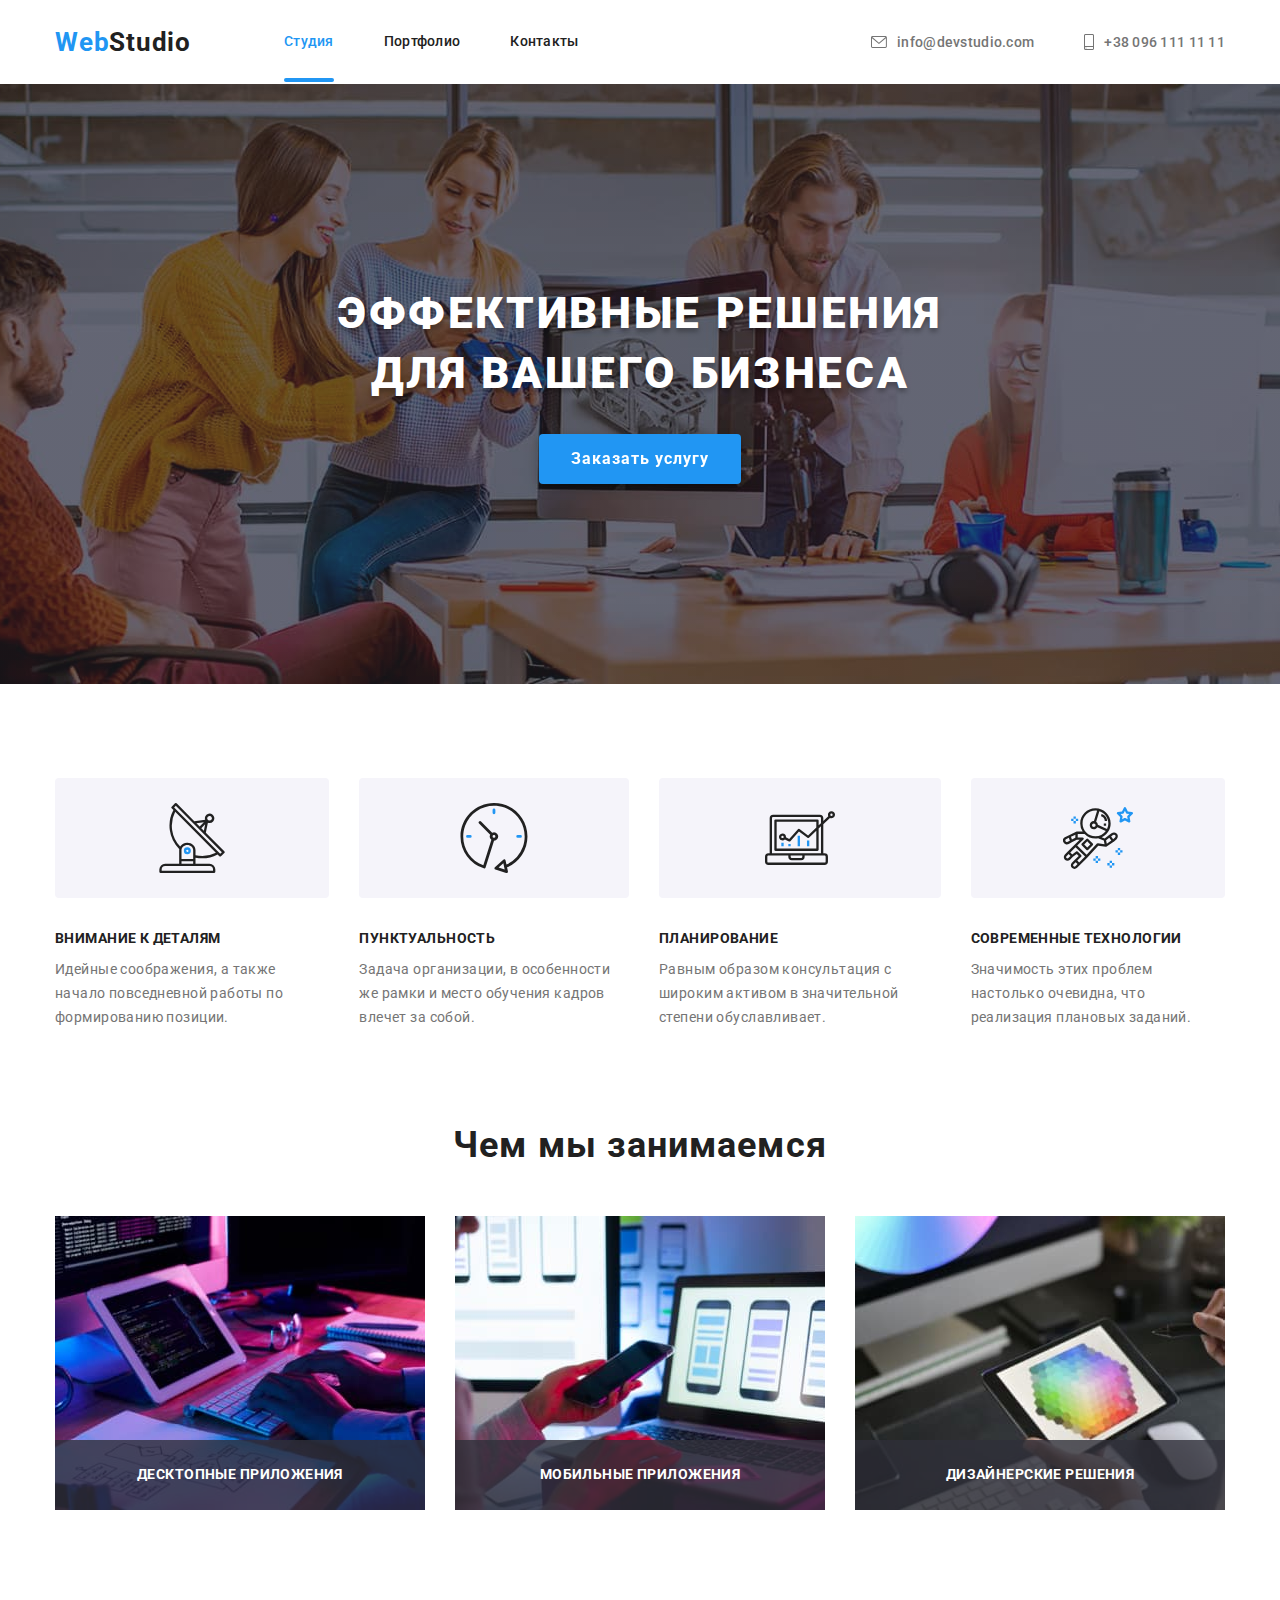
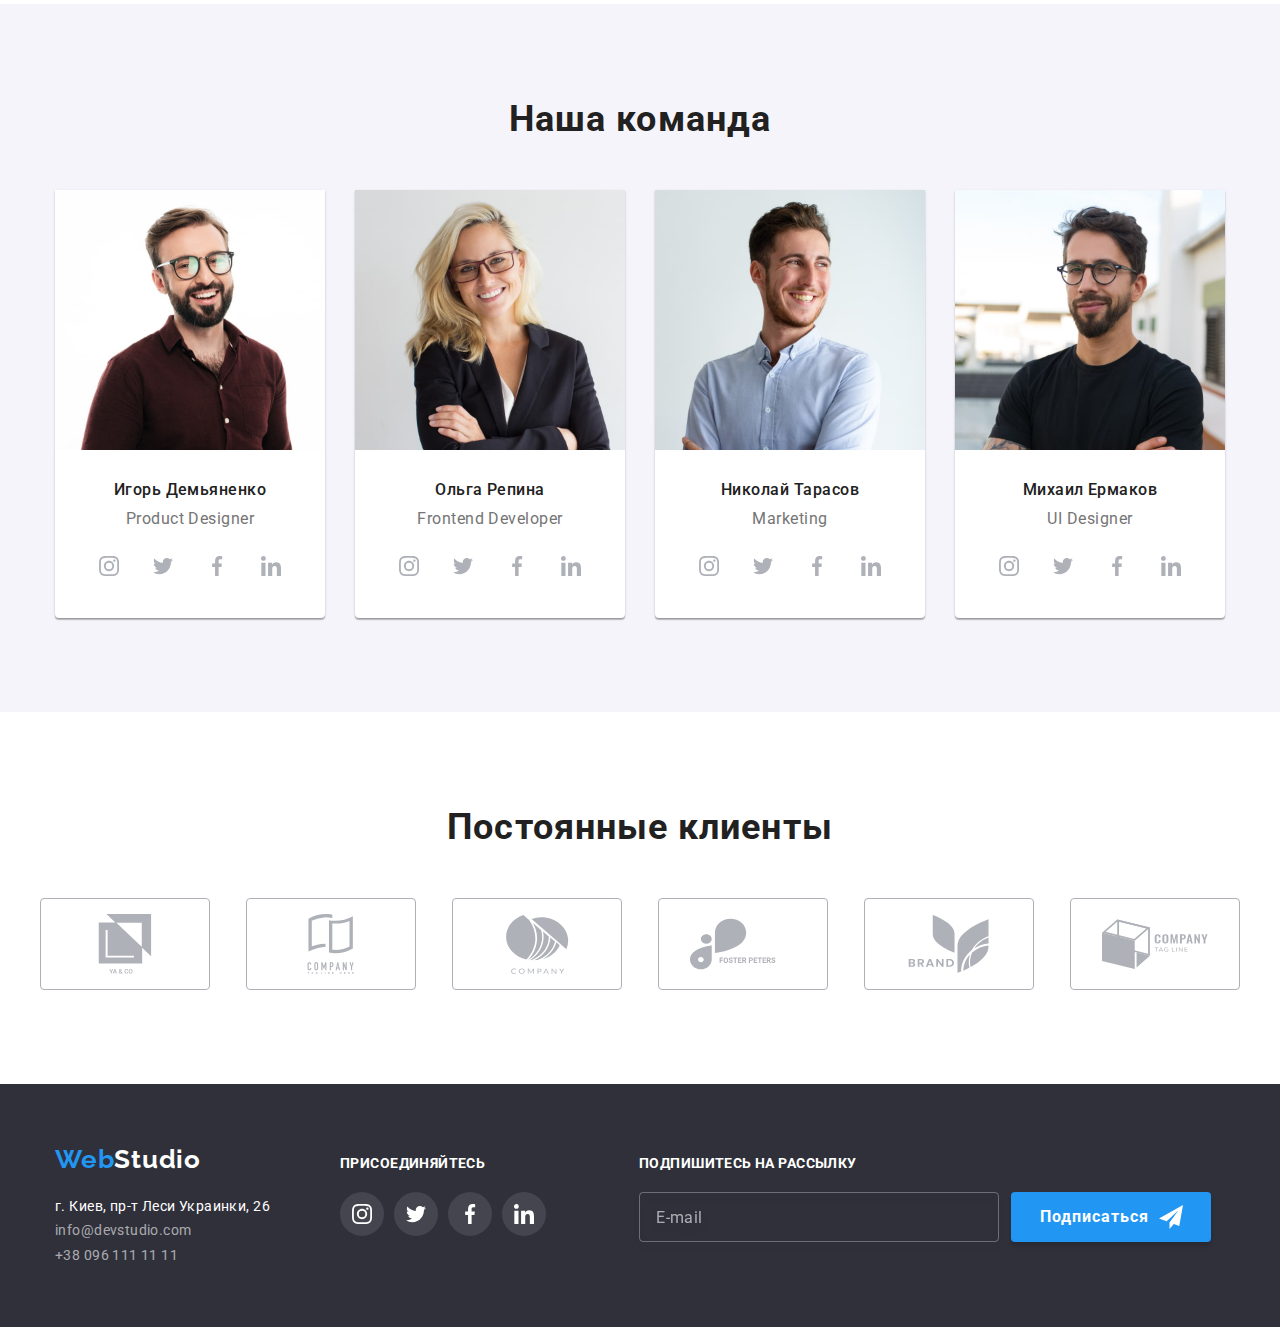
==== index.html @ bab40973 "start" ====
<!DOCTYPE html>
<html lang="ru">
    <head>
        <meta charset="UTF-8" />
        <meta http-equiv="X-UA-Compatible" content="IE=edge" />
        <meta name="viewport" content="width=device-width, initial-scale=1.0" />
        <link rel="preconnect" href="https://fonts.googleapis.com" />
        <link rel="preconnect" href="https://fonts.gstatic.com" crossorigin />
        <link
            rel="stylesheet"
            href="https://cdn.jsdelivr.net/npm/modern-normalize@1.1.0/modern-normalize.min.css"
        />
        <link
            href="https://fonts.googleapis.com/css2?family=Raleway:wght@700&family=Roboto:wght@400;500;700;900&display=swap"
            rel="stylesheet"
        />
        <link rel="stylesheet" href="./css/style.css" />
        <title lang="en">Web_Studio</title>
    </head>
    <body>
        <!-- HEADER -->
        <header class="page-header">
            <div class="container page-header-container">
                <nav class="page-nav">
                    <a href="./index.html" class="logo link" lang="en"
                        >Web<span class="logo-studio">Studio</span>
                    </a>
                    <ul class="menu list">
                        <li class="menu-item">
                            <a
                                class="menu-link link current"
                                href="./index.html"
                                >Студия</a
                            >
                        </li>
                        <li class="menu-item">
                            <a class="menu-link link" href="./portfolio.html"
                                >Портфолио</a
                            >
                        </li>
                        <li class="menu-item">
                            <a class="menu-link link" href="#contacts-footer"
                                >Контакты</a
                            >
                        </li>
                    </ul>
                </nav>
                <ul class="contact list">
                    <li class="contact-link">
                        <a
                            class="contact-mail link"
                            href="mailto:info@devstudio.com"
                            ><svg class="icon-envelope" height="12" width="16">
                                <use
                                    href="./images/icons.svg#icon-envelope"
                                ></use></svg
                            >info@devstudio.com</a
                        >
                    </li>
                    <li class="contact-link">
                        <a
                            class="contact-phone-number link"
                            href="tel:+380961111111"
                            ><svg
                                class="icon-smartphone"
                                height="16"
                                width="10"
                            >
                                <use
                                    href="./images/icons.svg#icon-smartphone"
                                ></use></svg
                            >+38 096 111 11 11</a
                        >
                    </li>
                </ul>
            </div>
        </header>
        <!-- HERO -->
        <section class="hero">
            <div class="container container-hero">
                <h1 class="hero-title">
                    Эффективные решения <br />
                    для вашего бизнеса
                </h1>
                <button class="modal-btn" type="button" data-modal-open>
                    Заказать услугу
                </button>
            </div>
        </section>
        <!-- ABOUT -->
        <section class="about">
            <div class="container container-about">
                <h2 class="visually-hidden">преимущества</h2>
                <ul class="about-menu list">
                    <li class="about-list list">
                        <div class="icon-advantage-box">
                            <svg class="icon-advantage" width="70" height="70">
                                <use
                                    href="./images/icons.svg#icon-antenna"
                                ></use>
                            </svg>
                        </div>
                        <h3 class="about-title">Внимание к деталям</h3>
                        <p class="about-advantage">
                            Идейные соображения, а также начало повседневной
                            работы по формированию позиции.
                        </p>
                    </li>
                    <li class="about-list list">
                        <div class="icon-advantage-box">
                            <svg class="icon-advantage" width="70" height="70">
                                <use href="./images/icons.svg#icon-clock"></use>
                            </svg>
                        </div>
                        <h3 class="about-title">Пунктуальность</h3>
                        <p class="about-advantage">
                            Задача организации, в особенности же рамки и место
                            обучения кадров влечет за собой.
                        </p>
                    </li>
                    <li class="about-list list">
                        <div class="icon-advantage-box">
                            <svg class="icon-advantage" width="70" height="70">
                                <use
                                    href="./images/icons.svg#icon-diagram"
                                ></use>
                            </svg>
                        </div>
                        <h3 class="about-title">Планирование</h3>
                        <p class="about-advantage">
                            Равным образом консультация с широким активом в
                            значительной степени обуславливает.
                        </p>
                    </li>
                    <li class="about-list list">
                        <div class="icon-advantage-box">
                            <svg class="icon-advantage" width="70" height="70">
                                <use
                                    href="./images/icons.svg#icon-astronaut"
                                ></use>
                            </svg>
                        </div>
                        <h3 class="about-title">Современные технологии</h3>
                        <p class="about-advantage">
                            Значимость этих проблем настолько очевидна, что
                            реализация плановых заданий.
                        </p>
                    </li>
                </ul>
            </div>
        </section>
        <!-- WORK -->
        <section class="work">
            <div class="container container-work">
                <h2 class="work-title title">Чем мы занимаемся</h2>
                <ul class="work-list list">
                    <li class="work-image">
                        <div class="work-wrraper">
                            <img
                                src="./images/work/печатет-код.jpg"
                                alt="набирает код"
                                width="370"
                                height="294"
                            />
                            <div class="work-wrraper-description">
                                <p class="work-description">
                                    Десктопные приложения
                                </p>
                            </div>
                        </div>
                    </li>
                    <li class="work-image">
                        <div class="work-wrraper">
                            <img
                                src="./images/work/создает-приложение.jpg"
                                alt="разрабатывает приложение"
                                width="370"
                                height="294"
                            />
                            <div class="work-wrraper-description">
                                <p class="work-description">
                                    Мобильные приложения
                                </p>
                            </div>
                        </div>
                    </li>
                    <li class="work-image">
                        <div class="work-wrraper">
                            <img
                                src="./images/work/рисует-на-планшете.jpg"
                                alt="рисует на планшете"
                                width="370"
                                height="294"
                            />
                            <div class="work-wrraper-description">
                                <p class="work-description">
                                    Дизайнерские решения
                                </p>
                            </div>
                        </div>
                    </li>
                </ul>
            </div>
        </section>
        <!-- TEAM -->
        <section class="team">
            <div class="container">
                <h2 class="team-title title">Наша команда</h2>
                <ul class="team-list list">
                    <li class="team-card">
                        <img
                            class="team-photo"
                            src="./images/team/игорь-демьяненко.jpg"
                            alt="игорь-демьяненко"
                            width="270"
                            height="260"
                        />
                        <div class="team-box">
                            <h3 class="team-name">Игорь Демьяненко</h3>
                            <p class="team-speciality" lang="en">
                                Product Designer
                            </p>
                            <ul class="social-list list">
                                <li class="social-list-item">
                                    <a href="" class="social-list-link">
                                        <svg
                                            class="social-list-icon"
                                            width="20"
                                            height="20"
                                        >
                                            <use
                                                href="./images/icons.svg#icon-instagram"
                                            ></use>
                                        </svg>
                                    </a>
                                </li>
                                <li class="social-list-item">
                                    <a href="" class="social-list-link">
                                        <svg
                                            class="social-list-icon"
                                            width="20"
                                            height="20"
                                        >
                                            <use
                                                href="./images/icons.svg#icon-twitter"
                                            ></use>
                                        </svg>
                                    </a>
                                </li>
                                <li class="social-list-item">
                                    <a href="" class="social-list-link">
                                        <svg
                                            class="social-list-icon"
                                            width="20"
                                            height="20"
                                        >
                                            <use
                                                href="./images/icons.svg#icon-facebook"
                                            ></use>
                                        </svg>
                                    </a>
                                </li>
                                <li class="social-list-item">
                                    <a href="" class="social-list-link">
                                        <svg
                                            class="social-list-icon"
                                            width="20"
                                            height="20"
                                        >
                                            <use
                                                href="./images/icons.svg#icon-linkedin"
                                            ></use>
                                        </svg>
                                    </a>
                                </li>
                            </ul>
                        </div>
                    </li>
                    <li class="team-card">
                        <img
                            class="team-photo"
                            src="./images/team/ольга-репина.jpg"
                            alt="ольга-репина"
                            width="270"
                            height="260"
                        />
                        <div class="team-box">
                            <h3 class="team-name">Ольга Репина</h3>
                            <p class="team-speciality" lang="en">
                                Frontend Developer
                            </p>
                            <ul class="social-list list">
                                <li class="social-list-item">
                                    <a href="" class="social-list-link">
                                        <svg
                                            class="social-list-icon"
                                            width="20"
                                            height="20"
                                        >
                                            <use
                                                href="./images/icons.svg#icon-instagram"
                                            ></use>
                                        </svg>
                                    </a>
                                </li>
                                <li class="social-list-item">
                                    <a href="" class="social-list-link">
                                        <svg
                                            class="social-list-icon"
                                            width="20"
                                            height="20"
                                        >
                                            <use
                                                href="./images/icons.svg#icon-twitter"
                                            ></use>
                                        </svg>
                                    </a>
                                </li>
                                <li class="social-list-item">
                                    <a href="" class="social-list-link">
                                        <svg
                                            class="social-list-icon"
                                            width="20"
                                            height="20"
                                        >
                                            <use
                                                href="./images/icons.svg#icon-facebook"
                                            ></use>
                                        </svg>
                                    </a>
                                </li>
                                <li class="social-list-item">
                                    <a href="" class="social-list-link">
                                        <svg
                                            class="social-list-icon"
                                            width="20"
                                            height="20"
                                        >
                                            <use
                                                href="./images/icons.svg#icon-linkedin"
                                            ></use>
                                        </svg>
                                    </a>
                                </li>
                            </ul>
                        </div>
                    </li>
                    <li class="team-card">
                        <img
                            class="team-photo"
                            src="./images/team/николай-тарасов.jpg"
                            alt="николай-тарасов"
                            width="270"
                            height="260"
                        />
                        <div class="team-box">
                            <h3 class="team-name">Николай Тарасов</h3>
                            <p class="team-speciality" lang="en">Marketing</p>
                            <ul class="social-list list">
                                <li class="social-list-item">
                                    <a href="" class="social-list-link">
                                        <svg
                                            class="social-list-icon"
                                            width="20"
                                            height="20"
                                        >
                                            <use
                                                href="./images/icons.svg#icon-instagram"
                                            ></use>
                                        </svg>
                                    </a>
                                </li>
                                <li class="social-list-item">
                                    <a href="" class="social-list-link">
                                        <svg
                                            class="social-list-icon"
                                            width="20"
                                            height="20"
                                        >
                                            <use
                                                href="./images/icons.svg#icon-twitter"
                                            ></use>
                                        </svg>
                                    </a>
                                </li>
                                <li class="social-list-item">
                                    <a href="" class="social-list-link">
                                        <svg
                                            class="social-list-icon"
                                            width="20"
                                            height="20"
                                        >
                                            <use
                                                href="./images/icons.svg#icon-facebook"
                                            ></use>
                                        </svg>
                                    </a>
                                </li>
                                <li class="social-list-item">
                                    <a href="" class="social-list-link">
                                        <svg
                                            class="social-list-icon"
                                            width="20"
                                            height="20"
                                        >
                                            <use
                                                href="./images/icons.svg#icon-linkedin"
                                            ></use>
                                        </svg>
                                    </a>
                                </li>
                            </ul>
                        </div>
                    </li>
                    <li class="team-card">
                        <img
                            class="team-photo"
                            src="./images/team/михаил-ермаков.jpg"
                            alt="михаил-ермаков"
                            width="270"
                            height="260"
                        />
                        <div class="team-box">
                            <h3 class="team-name">Михаил Ермаков</h3>
                            <p class="team-speciality" lang="en">UI Designer</p>
                            <ul class="social-list list">
                                <li class="social-list-item">
                                    <a href="" class="social-list-link">
                                        <svg
                                            class="social-list-icon"
                                            width="20"
                                            height="20"
                                        >
                                            <use
                                                href="./images/icons.svg#icon-instagram"
                                            ></use>
                                        </svg>
                                    </a>
                                </li>
                                <li class="social-list-item">
                                    <a href="" class="social-list-link">
                                        <svg
                                            class="social-list-icon"
                                            width="20"
                                            height="20"
                                        >
                                            <use
                                                href="./images/icons.svg#icon-twitter"
                                            ></use>
                                        </svg>
                                    </a>
                                </li>
                                <li class="social-list-item">
                                    <a href="" class="social-list-link">
                                        <svg
                                            class="social-list-icon"
                                            width="20"
                                            height="20"
                                        >
                                            <use
                                                href="./images/icons.svg#icon-facebook"
                                            ></use>
                                        </svg>
                                    </a>
                                </li>
                                <li class="social-list-item">
                                    <a href="" class="social-list-link">
                                        <svg
                                            class="social-list-icon"
                                            width="20"
                                            height="20"
                                        >
                                            <use
                                                href="./images/icons.svg#icon-linkedin"
                                            ></use>
                                        </svg>
                                    </a>
                                </li>
                            </ul>
                        </div>
                    </li>
                </ul>
            </div>
        </section>
        <section>
            <div class="clients-container container">
                <h2 class="clients-title title">Постоянные клиенты</h2>
                <ul class="clients-list list">
                    <li class="client-brand">
                        <a href="" class="client-list-link">
                            <svg
                                class="client-list-icon"
                                width="106"
                                height="60"
                            >
                                <use
                                    href="./images/icons.svg#icon-group-1"
                                ></use>
                            </svg>
                        </a>
                    </li>
                    <li class="client-brand">
                        <a href="" class="client-list-link">
                            <svg
                                class="client-list-icon"
                                width="106"
                                height="60"
                            >
                                <use
                                    href="./images/icons.svg#icon-group-2"
                                ></use>
                            </svg>
                        </a>
                    </li>
                    <li class="client-brand">
                        <a href="" class="client-list-link">
                            <svg
                                class="client-list-icon"
                                width="106"
                                height="60"
                            >
                                <use
                                    href="./images/icons.svg#icon-group-3"
                                ></use>
                            </svg>
                        </a>
                    </li>
                    <li class="client-brand">
                        <a href="" class="client-list-link">
                            <svg
                                class="client-list-icon"
                                width="106"
                                height="60"
                            >
                                <use
                                    href="./images/icons.svg#icon-group-4"
                                ></use>
                            </svg>
                        </a>
                    </li>
                    <li class="client-brand">
                        <a href="" class="client-list-link">
                            <svg
                                class="client-list-icon"
                                width="106"
                                height="60"
                            >
                                <use
                                    href="./images/icons.svg#icon-group-5"
                                ></use>
                            </svg>
                        </a>
                    </li>
                    <li class="client-brand">
                        <a href="" class="client-list-link">
                            <svg
                                class="client-list-icon"
                                width="106"
                                height="60"
                            >
                                <use
                                    href="./images/icons.svg#icon-group-6"
                                ></use>
                            </svg>
                        </a>
                    </li>
                </ul>
            </div>
        </section>
        <!-- FOOTER -->
        <footer id="contacts-footer" class="contacts">
            <div class="container footer-link">
                <address>
                    <ul class="footer-list list">
                        <li class="logo-footer">
                            <a href="./index.html" class="logo-footer-link link"
                                >Web<span class="logo-studio-footer"
                                    >Studio</span
                                ></a
                            >
                        </li>
                        <li class="contacts-list">
                            <a
                                class="contact-address link"
                                href="https://goo.gl/maps/yY5iYkGhVYkM21xK6"
                                target="_blank"
                                rel="noopener noreferrer"
                            >
                                г. Киев, пр-т Леси Украинки, 26</a
                            >
                        </li>
                        <li class="contacts-list">
                            <a
                                class="contact-mail-secondary link"
                                href="mailto:info@devstudio.com"
                                >info@devstudio.com</a
                            >
                        </li>
                        <li class="contacts-list">
                            <a
                                class="contact-phone-number-secondary link"
                                href="tel:+380961111111"
                                >+38 096 111 11 11</a
                            >
                        </li>
                    </ul>
                </address>
                <div class="social-links-footer">
                    <p class="social-title-footer">присоединяйтесь</p>
                    <ul class="social-list-footer list">
                        <li class="social-list-item-footer">
                            <a href="" class="social-list-link-footer">
                                <svg
                                    class="social-list-icon-footer"
                                    width="20"
                                    height="20"
                                >
                                    <use
                                        href="./images/icons.svg#icon-instagram"
                                    ></use>
                                </svg>
                            </a>
                        </li>
                        <li class="social-list-item-footer">
                            <a href="" class="social-list-link-footer">
                                <svg
                                    class="social-list-icon-footer"
                                    width="20"
                                    height="20"
                                >
                                    <use
                                        href="./images/icons.svg#icon-twitter"
                                    ></use>
                                </svg>
                            </a>
                        </li>
                        <li class="social-list-item-footer">
                            <a href="" class="social-list-link-footer">
                                <svg
                                    class="social-list-icon-footer"
                                    width="20"
                                    height="20"
                                >
                                    <use
                                        href="./images/icons.svg#icon-facebook"
                                    ></use>
                                </svg>
                            </a>
                        </li>
                        <li class="social-list-item-footer">
                            <a href="" class="social-list-link-footer">
                                <svg
                                    class="social-list-icon-footer"
                                    width="20"
                                    height="20"
                                >
                                    <use
                                        href="./images/icons.svg#icon-linkedin"
                                    ></use>
                                </svg>
                            </a>
                        </li>
                    </ul>
                </div>
                <form class="subscription-form">
                    <p class="subscription-title-form">
                        Подпишитесь на рассылку
                    </p>
                    <div class="subscription-input-box">
                        <label
                            ><input
                                class="subscription-input-form"
                                type="text"
                                name="user_email_for_subscription"
                                pattern="([A-z0-9_.-]{1,})@([A-z0-9_.-]{1,}).([A-z]{2,8})"
                                placeholder="E-mail"
                        /></label>
                        <button class="subscription-btn" type="submit">
                            Подписаться
                            <svg
                                class="subscription-btn-icon"
                                width="24"
                                height="24px"
                            >
                                <use
                                    href="./images/icons.svg#icon-icon-send"
                                ></use>
                            </svg>
                        </button>
                    </div>
                </form>
            </div>
        </footer>
        <div class="backdrop is-hidden" data-modal>
            <div class="modal">
                <button type="button" class="modal-close-btn" data-modal-close>
                    <svg class="modal-close-btn-icon" width="18" height="18">
                        <use href="./images/icons.svg#icon-close-black"></use>
                    </svg>
                </button>
                <form class="modal-form">
                    <span class="modal-description"
                        >Оставьте свои данные, мы вам перезвоним</span
                    >
                    <label class="modal-form-field">
                        <span class="modal-form-input-desc">Имя</span>
                        <span class="modal-form-input-wrapper">
                            <input
                                class="modal-form-input"
                                type="text"
                                name="user_name"
                                required
                                pattern="[a-zA-Zа-яА-Я]+"
                                minlength="2" />
                            <svg class="modal-form-icon" width="18" height="18">
                                <use
                                    href="./images/icons.svg#icon-person-black"
                                ></use></svg
                        ></span>
                    </label>
                    <label class="modal-form-field">
                        <span class="modal-form-input-desc">Телефон</span>
                        <span class="modal-form-input-wrapper">
                            <input
                                class="modal-form-input"
                                type="tel"
                                name="user_phone"
                                required
                                pattern="[0-9]{3}-[0-9]{3}-[0-9]{2}-[0-9]{2}"
                                title="xxx-xxx-xx-xx" />
                            <svg class="modal-form-icon" width="18" height="18">
                                <use
                                    href="./images/icons.svg#icon-phone-black"
                                ></use></svg
                        ></span>
                    </label>
                    <label class="modal-form-field">
                        <span class="modal-form-input-desc">Почта</span>
                        <span class="modal-form-input-wrapper">
                            <input
                                class="modal-form-input"
                                type="email"
                                name="user_mail"
                                required
                                pattern="([A-z0-9_.-]{1,})@([A-z0-9_.-]{1,}).([A-z]{2,8})" />
                            <svg class="modal-form-icon" width="18" height="18">
                                <use
                                    href="./images/icons.svg#icon-email-black"
                                ></use></svg
                        ></span>
                    </label>
                    <label class="modal-form-message">
                        <span class="modal-form-input-desc">Комментарий</span
                        ><textarea
                            class="user-message-form"
                            name="user_message"
                            placeholder="Введите текст"
                        ></textarea>
                    </label>
                    <input
                        id="user-policy"
                        type="checkbox"
                        name="user_policy"
                        class="modal-form-check visually-hidden"
                    />
                    <label for="user-policy" class="modal-form-check-desc">
                        Соглашаюсь с рассылкой и принимаю&nbsp;<a
                            class="terms"
                            href="#"
                            >Условия договора
                        </a>
                    </label>
                    <button type="submit" class="modal-form-submit">
                        Oтправить
                    </button>
                </form>
            </div>
        </div>
        <script src="./modal.js"></script>
    </body>
</html>
---- css/style.css ----
:root {
    --primary-font: 'Roboto', sans-serif;
    --secondary-font: 'Raleway', sans-serif;
    --primary-font-color: #757575;
    --secondary-font-color: #212121;
    --accent-color: #2196f3;
    --contrasting-color: #ffffff;
    --icon-color: #afb1b8;
    --transition-dur-and-func: 250ms cubic-bezier(0.4, 0, 0.2, 1);
}
html,
body {
    height: 100%;
}
body {
    line-height: 1.5;
    -webkit-font-smoothing: antialiased;
}
img,
picture,
video,
canvas,
svg {
    display: block;
    max-width: 100%;
}
ol,
ul {
    margin-top: 0;
    margin-left: 0;
    margin-bottom: 0;
}
button {
    cursor: pointer;
    border: none;
}
p,
h1,
h2,
h3,
h4,
h5,
h6 {
    margin-top: 0;
    margin-bottom: 0;
    overflow-wrap: break-word;
}
.link {
    text-decoration: none;
}
.list {
    list-style: none;
    margin-top: 0;
    margin-bottom: 0;
    padding-left: 0;
}
.container {
    width: 1200px;
    margin-left: auto;
    margin-right: auto;
    padding-left: 15px;
    padding-right: 15px;
}

body {
    color: var(--primary-font-color);
    font-family: var(--primary-font);
    font-size: 14px;
}
.visually-hidden {
    position: absolute;
    width: 1px;
    height: 1px;
    padding: 0;
    margin: -1px;
    overflow: hidden;
    clip: rect(0, 0, 0, 0);
    white-space: nowrap;
    border: 0;
}
/* =========HEADER========== */

.link.current {
    position: relative;
    color: var(--accent-color);
}
.link.current::after {
    position: absolute;
    content: '';
    display: block;
    bottom: 0;
    width: 100%;
    height: 4px;
    background: var(--accent-color);
    border-radius: 2px;
}
.page-header-container {
    display: flex;
    align-items: center;
}
.page-nav {
    display: flex;
    align-items: center;
}
.logo {
    padding-top: 24px;
    padding-bottom: 24px;
    margin-right: 93px;
    font-family: var(--contrasting-color);
    font-style: normal;
    font-weight: 700;
    font-size: 26px;
    line-height: 1.19;
    letter-spacing: 0.03em;
    color: var(--accent-color);
}
.logo-studio {
    color: var(--secondary-font-color);
}
.menu-link {
    padding: 32px 0;
    display: block;
    font-weight: 500;
    line-height: 1.14;
    letter-spacing: 0.02em;

    color: var(--secondary-font-color);

    transition: color var(--transition-dur-and-func);
}
.menu.list {
    display: flex;
    align-items: center;
    font-weight: 500;
    line-height: 1.43;
    letter-spacing: 0.02em;
    color: var(--secondary-font-color);
}

.menu-item + .menu-item {
    padding-left: 50px;
}
.menu-link:focus,
.menu-link:hover {
    color: var(--accent-color);
}
/* =========/HEADER========== */
/* =========CONTACTS========== */
.contact.list {
    display: flex;
    margin-left: auto;
}
.icon-smartphone {
    fill: currentColor;
    margin-right: 10px;
}
.icon-envelope {
    fill: currentColor;
    margin-right: 10px;
}
.contact-mail {
    display: flex;
    align-items: center;
    padding: 32px 0;
    font-family: inherit;
    font-weight: 500;
    line-height: 1.43;
    letter-spacing: 0.02em;
    color: inherit;

    transition: color var(--transition-dur-and-func);
}
.contact-mail:hover,
.contact-mail:focus {
    color: var(--accent-color);
}

.contact-phone-number {
    display: flex;
    align-items: center;
    padding: 32px 0;
    padding-left: 50px;
    font-weight: 500;
    line-height: 1.43;
    letter-spacing: 0.02em;
    color: inherit;

    transition: color var(--transition-dur-and-func);
}
.contact-phone-number:hover,
.contact-phone-number:focus {
    color: var(--accent-color);
}
/* =========/CONTACTS========== */
/* =========HERO========== */
.hero {
    margin: auto;
    max-width: 1600px;
    height: 600px;
    padding: 200px 0;
    background-image: linear-gradient(
            rgba(47, 48, 58, 0.4),
            rgba(47, 48, 58, 0.4)
        ),
        url('../images/hero/bg.jpg');
    background-size: cover;
    background-color: #c4c4c4;
    background-repeat: no-repeat;
    background-position: center;
}
.container-hero {
    text-align: center;
}
.hero-title {
    margin-bottom: 30px;
    font-weight: 900;
    font-size: 44px;
    line-height: 1.36;
    text-align: center;
    letter-spacing: 0.06em;
    text-transform: uppercase;
    text-shadow: 0px 4px 4px rgba(0, 0, 0, 0.25);

    color: var(--contrasting-color);
}
.modal-btn {
    padding: 10px 32px;
    font-family: inherit;
    font-weight: 700;
    font-size: 16px;
    line-height: 1.87;
    letter-spacing: 0.06em;
    color: var(--contrasting-color);
    background: var(--accent-color);
    box-shadow: 0px 4px 4px rgba(0, 0, 0, 0.15);
    border-radius: 4px;
    border: 0;
    filter: drop-shadow(0px 4px 4px rgba(0, 0, 0, 0.25));

    transition: background var(--transition-dur-and-func),
        box-shadow var(--transition-dur-and-func);
}
.modal-btn:hover,
.modal-btn :focus {
    background: #188ce8;
    box-shadow: 0px 4px 4px rgba(0, 0, 0, 0.15);
    border-radius: 4px;
}
/* =========/HERO========== */
/* =========ABOUT========== */
.about {
    padding: 94px 0;
    background: var(--contrasting-color);
}
.about-menu {
    display: flex;
    gap: 30px;
}

.about-title {
    margin-top: 30px;
    margin-bottom: 10px;
    font-weight: 700;
    font-size: 14px;
    line-height: 1.43;
    letter-spacing: 0.03em;
    text-transform: uppercase;
    color: var(--secondary-font-color);
}
.about-advantage {
    font-weight: 400;
    line-height: 1.71;
    letter-spacing: 0.03em;
}
.icon-advantage-box {
    display: flex;
    justify-content: center;
    align-items: center;
    height: 120px;
    background: #f5f4fa;
    border-radius: 4px;
}
/* =========/ABOUT========== */
/* =========WORK========== */
.work {
    padding-bottom: 94px;
    background: var(--contrasting-color);
}
.work-list {
    display: flex;
    align-items: center;
    flex-wrap: wrap;
    gap: 30px;
}
.title {
    margin-bottom: 50px;
    font-weight: 700;
    font-size: 36px;
    line-height: 1.17;
    text-align: center;
    letter-spacing: 0.03em;
    color: var(--secondary-font-color);
}
.work-description {
    padding: 27px 0;
    font-family: var(--primary-font);
    font-weight: 700;
    line-height: 1.14;
    text-align: center;
    letter-spacing: 0.03em;
    text-transform: uppercase;
    color: var(--contrasting-color);
}
.work-wrraper-description {
    position: absolute;
    bottom: 0;
    right: 0;
    width: 100%;
    height: 70px;
    background: rgba(47, 48, 58, 0.8);
}
.work-wrraper {
    position: relative;
}
/* =========/WORK========== */
/* =========CLIENTS========= */
.clients-container {
    padding: 94px 0;
}
.clients-list {
    display: flex;
    align-items: center;
    justify-content: space-between;
}
.client-list-link {
    display: flex;
    justify-content: center;
    align-items: center;
    width: 170px;
    height: 92px;
    border: 1px solid var(--icon-color);
    border-radius: 4px;
    background-color: var(--contrasting-color);

    transition: background-color var(--transition-dur-and-func),
        border var(--transition-dur-and-func);
}
.client-list-icon {
    fill: var(--icon-color);

    transition: fill var(--transition-dur-and-func);
}
.client-list-link:hover .client-list-icon,
.client-list-link:focus .client-list-icon {
    fill: var(--accent-color);
}
.client-list-link:hover,
.client-list-link:focus {
    border: 1px solid var(--accent-color);
    border-radius: 4px;
}

/* =========/CLIENTS========= */

/* =========TEAM========== */
.team {
    padding: 94px 0;
    background: #f5f4fa;
}
.team-list {
    display: flex;
    align-items: center;
    flex-wrap: wrap;
    gap: 30px;
}
.team-card {
    background-color: var(--contrasting-color);
    box-shadow: 0px 1px 3px rgba(0, 0, 0, 0.12), 0px 1px 1px rgba(0, 0, 0, 0.14),
        0px 2px 1px rgba(0, 0, 0, 0.2);
    border-radius: 0px 0px 4px 4px;
}
.team-box {
    padding: 30px 0;
}
.team-name {
    margin-bottom: 10px;
    font-weight: 500;
    font-size: 16px;
    line-height: 1.19;
    text-align: center;
    letter-spacing: 0.03em;
    color: var(--secondary-font-color);
}
.team-speciality {
    margin-bottom: 16px;
    font-weight: 400;
    font-size: 16px;
    line-height: 1.19;
    text-align: center;
    letter-spacing: 0.03em;
}
.social-list {
    display: flex;
    justify-content: center;
    gap: 10px;
    cursor: pointer;
}
.social-list-link {
    display: flex;
    justify-content: center;
    align-items: center;
    width: 44px;
    height: 44px;
    border-radius: 50%;
    background-color: var(--contrasting-color);

    transition: background-color var(--transition-dur-and-func);
}
.social-list-link:hover,
.social-list-link:focus {
    background-color: var(--accent-color);
}
.social-list-icon {
    fill: var(--icon-color);

    transition: fill var(--transition-dur-and-func);
}
.social-list-link:hover .social-list-icon,
.social-list-link:focus .social-list-icon {
    fill: var(--contrasting-color);
}
.social-list-link.current {
    background-color: var(--accent-color);
}
/* =========/TEAM========== */
/* =========FOOTER========== */
.contacts {
    max-width: 1600px;
    margin: auto;
    background: #2f303a;
}
.footer-list {
    margin-right: 70px;
    margin-bottom: 60px;
}
.logo-footer {
    margin-top: 60px;
    margin-bottom: 20px;
}
.logo-footer-link {
    font-family: var(--secondary-font);
    font-style: normal;
    font-weight: 700;
    font-size: 26px;
    line-height: 1.19;
    letter-spacing: 0.03em;
    color: var(--accent-color);
}
.logo-studio-footer {
    font-family: var(--secondary-font);
    font-weight: 700;
    font-size: 26px;
    line-height: 1.19;
    letter-spacing: 0.03em;
    color: var(--contrasting-color);
}

.contact-address {
    font-weight: 400;
    font-style: normal;
    line-height: 1.71;
    letter-spacing: 0.03em;
    color: var(--contrasting-color);

    transition: color var(--transition-dur-and-func);
}
.contact-address:hover,
.contact-address:focus {
    color: var(--accent-color);
}
.contact-mail-secondary {
    padding-top: 9px;
    font-weight: 400;
    font-style: normal;
    line-height: 1.71;
    letter-spacing: 0.03em;
    color: rgba(255, 255, 255, 0.6);

    transition: color var(--transition-dur-and-func);
}
.contact-mail-secondary:hover,
.contact-mail-secondary:focus {
    color: var(--accent-color);
}
.contact-phone-number-secondary {
    padding-top: 9px;
    font-weight: 400;
    font-style: normal;
    line-height: 24px;
    letter-spacing: 0.03em;
    color: rgba(255, 255, 255, 0.6);

    transition: color var(--transition-dur-and-func);
}
.contact-phone-number-secondary:hover,
.contact-phone-number-secondary:focus {
    color: var(--accent-color);
}
.social-title-footer {
    font-weight: 700;
    line-height: 1.14;
    letter-spacing: 0.03em;
    text-transform: uppercase;
    color: var(--contrasting-color);
}

.social-list-footer {
    margin-top: 20px;
    display: flex;
    gap: 10px;
}
.social-list-link-footer {
    display: flex;
    justify-content: center;
    align-items: center;
    width: 44px;
    height: 44px;
    border-radius: 50%;
    background-color: rgba(255, 255, 255, 0.1);

    transition: background-color var(--transition-dur-and-func);
}
.social-list-link-footer:hover,
.social-list-link-footer:focus {
    background-color: var(--accent-color);
}
.social-list-icon-footer {
    fill: var(--contrasting-color);

    transition: fill var(--transition-dur-and-func);
}
.social-list-link-footer:hover .social-list-icon-footer,
.social-list-link-footer:focus .social-list-icon-footer {
    fill: var(--contrasting-color);
}
.social-links-footer {
    margin-top: 72px;
}
.container.footer-link {
    display: flex;
}
.subscription-form {
    margin-top: 72px;
    margin-left: 93px;
    display: flex;
    flex-direction: column;
}
.subscription-input-box {
    display: flex;
}
.subscription-title-form {
    margin-bottom: 20px;
    font-style: normal;
    font-weight: 700;
    font-size: 14px;
    line-height: 1.14;
    letter-spacing: 0.03em;
    text-transform: uppercase;

    color: var(--contrasting-color);
}
.subscription-input-form {
    margin-right: 12px;
    width: 360px;
    height: 50px;
    padding-left: 16px;
    letter-spacing: 0.03em;
    font-style: normal;
    font-weight: 400;
    font-size: 16px;
    line-height: 1.25;
    color: var(--contrasting-color);
    background-color: transparent;
    border: 1px solid rgba(255, 255, 255, 0.3);
    filter: drop-shadow(0px 4px 4px rgba(0, 0, 0, 0.15));
    border-radius: 4px;

    transition: border var(--transition-dur-and-func);
}
.subscription-input-form:focus {
    outline: none;
    border: 1px solid #188ce8;
}
.subscription-input-form::placeholder {
    display: flex;
    align-items: center;
    letter-spacing: 0.03em;
    font-style: normal;
    font-weight: 400;
    font-size: 16px;
    line-height: 1.25;

    color: rgba(255, 255, 255, 0.6);
}
.subscription-btn {
    padding-top: 10px;
    padding-bottom: 10px;
    padding-left: 29px;
    padding-right: 28px;
    min-width: 200px;
    height: 50px;
    display: flex;
    justify-content: space-between;
    align-items: center;
    text-align: center;
    letter-spacing: 0.06em;
    font-style: normal;
    font-weight: 700;
    font-size: 16px;
    line-height: 1.88;

    color: var(--contrasting-color);

    background: var(--accent-color);
    box-shadow: 0px 4px 4px rgba(0, 0, 0, 0.15);
    border-radius: 4px;

    transform: background var(--transition-dur-and-func);
}
.subscription-btn:hover,
.subscription-btn:focus {
    background-color: #188ce8;
}
/* =========/FOOTER========== */
/* ==================== MODAL WINDOW ==================== */
.backdrop {
    position: fixed;
    top: 0;
    left: 0;
    z-index: 100;
    width: 100%;
    height: 100%;
    background-color: rgba(0, 0, 0, 0.2);
    transition: opacity var(--transition-dur-and-func),
        visibility var(--transition-dur-and-func);
}

.backdrop.is-hidden {
    opacity: 0;
    visibility: hidden;
    pointer-events: none;
}

.backdrop.is-hidden .modal {
    transform: translate(-50%, -50%) scale(0.7);
}
.modal {
    position: absolute;
    top: 50%;
    left: 50%;
    padding: 40px;
    transform: translate(-50%, -50%) scale(1);
    width: 528px;
    min-height: 581px;
    background-color: var(--contrasting-color);
    border-radius: 4px;
    box-shadow: 0px 1px 3px rgba(0, 0, 0, 0.12), 0px 1px 1px rgba(0, 0, 0, 0.14),
        0px 2px 1px rgba(0, 0, 0, 0.2);
    transition: box-shadow var(--transition-dur-and-func),
        transform var(--transition-dur-and-func);
}

.modal-close-btn {
    position: absolute;
    top: 8px;
    right: 8px;
    display: flex;
    justify-content: center;
    align-items: center;
    width: 30px;
    height: 30px;
    border-radius: 50%;
    background-color: transparent;
    border: 1px solid rgba(0, 0, 0, 0.1);
    padding: 0;
    transition: border-color var(--transition-dur-and-func);
}

.modal-close-btn-icon {
    transition: fill var(--transition-dur-and-func);
}

.modal-close-btn:hover .modal-close-btn-icon,
.modal-close-btn:focus .modal-close-btn-icon {
    fill: var(--accent-color);
}
.modal-form {
    display: flex;
    flex-direction: column;
}
.modal-description {
    margin-bottom: 12px;
    font-weight: 700;
    font-size: 20px;
    line-height: 1.15;
    text-align: center;
    letter-spacing: 0.03em;

    color: var(--secondary-font-color);
}
.modal-form-input-wrapper {
    position: relative;
    display: block;
}
.modal-form-input-desc {
    margin-bottom: 4px;
    font-weight: 400;
    font-size: 12px;
    line-height: 1.17;
    letter-spacing: 0.01em;
}
.modal-form-icon {
    position: absolute;
    top: 40%;
    left: 12px;
    transform: translateY(-50%);
    display: block;
}

.modal-form-input {
    padding-left: 42px;
    width: 100%;
    height: 40px;
    margin-bottom: 10px;
    font-size: 16px;
    outline: none;
    border: 1px solid rgba(33, 33, 33, 0.2);
    border-radius: 4px;

    transition: border var(--transition-dur-and-func);
}
.modal-form-input:focus + .modal-form-icon {
    fill: var(--accent-color);
}
.modal-form-input:focus {
    outline: none;
    border: 1px solid var(--accent-color);
}
.user-message-form {
    width: 100%;
    height: 120px;
    font-size: 16px;
}
.user-message-form::placeholder {
    font-weight: 400;
    font-size: 12px;
    line-height: 1.17;
    letter-spacing: 0.01em;

    color: rgba(117, 117, 117, 0.5);
}
.user-message-form {
    padding: 12px 16px;
    margin-bottom: 20px;
    outline: none;
    border: 1px solid rgba(33, 33, 33, 0.2);
    border-radius: 4px;
    resize: none;

    transition: border var(--transition-dur-and-func);
}
.user-message-form:focus {
    outline: none;
    border: 1px solid var(--accent-color);
}
.modal-form-submit {
    min-width: 200px;
    align-self: center;
    padding: 10px 55px;
    display: flex;
    align-items: center;
    text-align: center;
    font-weight: 700;
    font-size: 16px;
    line-height: 1.88;
    letter-spacing: 0.06em;
    box-shadow: 0px 4px 4px rgba(0, 0, 0, 0.15);
    border-radius: 4px;

    color: var(--contrasting-color);
    background-color: var(--accent-color);

    transition: box-shadow var(--transition-dur-and-func),
        background-color var(--transition-dur-and-func);
}
.modal-form-submit:hover,
.modal-form-submit:focus {
    background: #188ce8;
}
.modal-form-check-desc {
    display: flex;
    justify-content: center;
    align-items: center;
    margin-bottom: 30px;
    cursor: pointer;
    font-weight: 400;
    font-size: 14px;
    line-height: 1.71;
    letter-spacing: 0.03em;
}
.modal-form-check:checked + .modal-form-check-desc {
    text-shadow: 0px 4px 4px rgba(0, 0, 0, 0.25);
}
.modal-form-check-desc::before {
    display: block;
    margin-right: 7px;
    width: 16px;
    height: 15px;
    background-color: var(--contrasting-color);
    border: 2px solid var(--secondary-font-color);
    border-radius: 2px;
    content: '';
    cursor: pointer;
}

.modal-form-check:checked + .modal-form-check-desc::before {
    background-color: var(--accent-color);
    background-image: url('../images/vector.svg');
    background-size: contain;
    background-repeat: no-repeat;
    background-origin: content-box;
    border-color: var(--accent-color);
    border-radius: 2px;
    filter: drop-shadow(0px 4px 4px rgba(0, 0, 0, 0.25));
}
.terms {
    font-weight: 400;
    font-size: 14px;
    line-height: 1.17;
    letter-spacing: 0.03em;
    color: var(--accent-color);
}
/* ==================== /MODAL WINDOW ==================== */
/* =========PORTFOLIO========== */

.page-header-portfolio {
    border: 1px solid #eeeeee;
}
.portfolio {
    padding: 94px 0;
}
.filter-menu {
    margin-bottom: 50px;
    display: flex;
    justify-content: center;
}
.filter-button.current {
    background-color: var(--accent-color);
    color: var(--contrasting-color);
    box-shadow: 0px 3px 1px rgba(0, 0, 0, 0.1), 0px 1px 2px rgba(0, 0, 0, 0.08),
        0px 2px 2px rgba(0, 0, 0, 0.12);
    border-radius: 4px;
}
.filter-list + .filter-list {
    margin-left: 8px;
}
.filter-button {
    padding: 6px 22px;
    font-family: inherit;
    font-weight: 500;
    font-size: 16px;
    line-height: 1.63;
    letter-spacing: 0.03em;
    background-color: #f5f4fa;
    color: var(--secondary-font-color);
    border: 0;
    box-shadow: 0px 3px 1px rgba(0, 0, 0, 0.1), 0px 1px 2px rgba(0, 0, 0, 0.08),
        0px 2px 2px rgba(0, 0, 0, 0.12);
    border-radius: 4px;
    cursor: pointer;

    transition: background-color var(--transition-dur-and-func),
        color var(--transition-dur-and-func),
        box-shadow var(--transition-dur-and-func);
}
.filter-button:hover,
.filter-button:focus {
    background-color: var(--accent-color);
    color: var(--contrasting-color);
    box-shadow: 0px 3px 1px rgba(0, 0, 0, 0.1), 0px 1px 2px rgba(0, 0, 0, 0.08),
        0px 2px 2px rgba(0, 0, 0, 0.12);
    border-radius: 4px;
}
.project-card {
    background: var(--contrasting-color);
    box-shadow: 0;

    transition: box-shadow var(--transition-dur-and-func);
}
.project-card:hover,
.project-card:focus {
    box-shadow: 0px 1px 1px rgba(0, 0, 0, 0.12), 0px 4px 4px rgba(0, 0, 0, 0.06),
        1px 4px 6px rgba(0, 0, 0, 0.16);
    cursor: pointer;
}

.projects-list {
    display: flex;
    align-items: center;
    flex-wrap: wrap;
    gap: 30px;
}
.project-title {
    margin-bottom: 4px;
    font-weight: 700;
    font-size: 18px;
    line-height: 2;
    letter-spacing: 0.06em;
    color: var(--secondary-font-color);
}
.project-box {
    padding: 20px 24px;
    border: 1px solid #eeeeee;
    border-top: none;
}
.project-specality {
    font-family: var(--primary-font);
    color: var(--primary-font-color);
    font-weight: 400;
    font-size: 16px;
    line-height: 1.88;
    letter-spacing: 0.03em;
}
.project-wrraper {
    position: relative;
    overflow: hidden;
}

.project-description {
    font-family: var(--primary-font);
    font-weight: 400;
    font-size: 18px;
    line-height: 1.56;
    letter-spacing: 0.03em;

    color: var(--contrasting-color);

    position: absolute;
    left: 0;
    top: 0;
    padding: 0 24px;
    display: flex;
    align-items: center;
    width: 100%;
    height: 100%;
    transform: translate(0, 100%);
    transition: transform var(--transition-dur-and-func);
    background: rgba(33, 150, 243, 0.9);
}
.project-card-link:hover .project-description,
.project-card-link:focus .project-description {
    transform: translate(0, 0);
}

/* =========/PORTFOLIO========== */
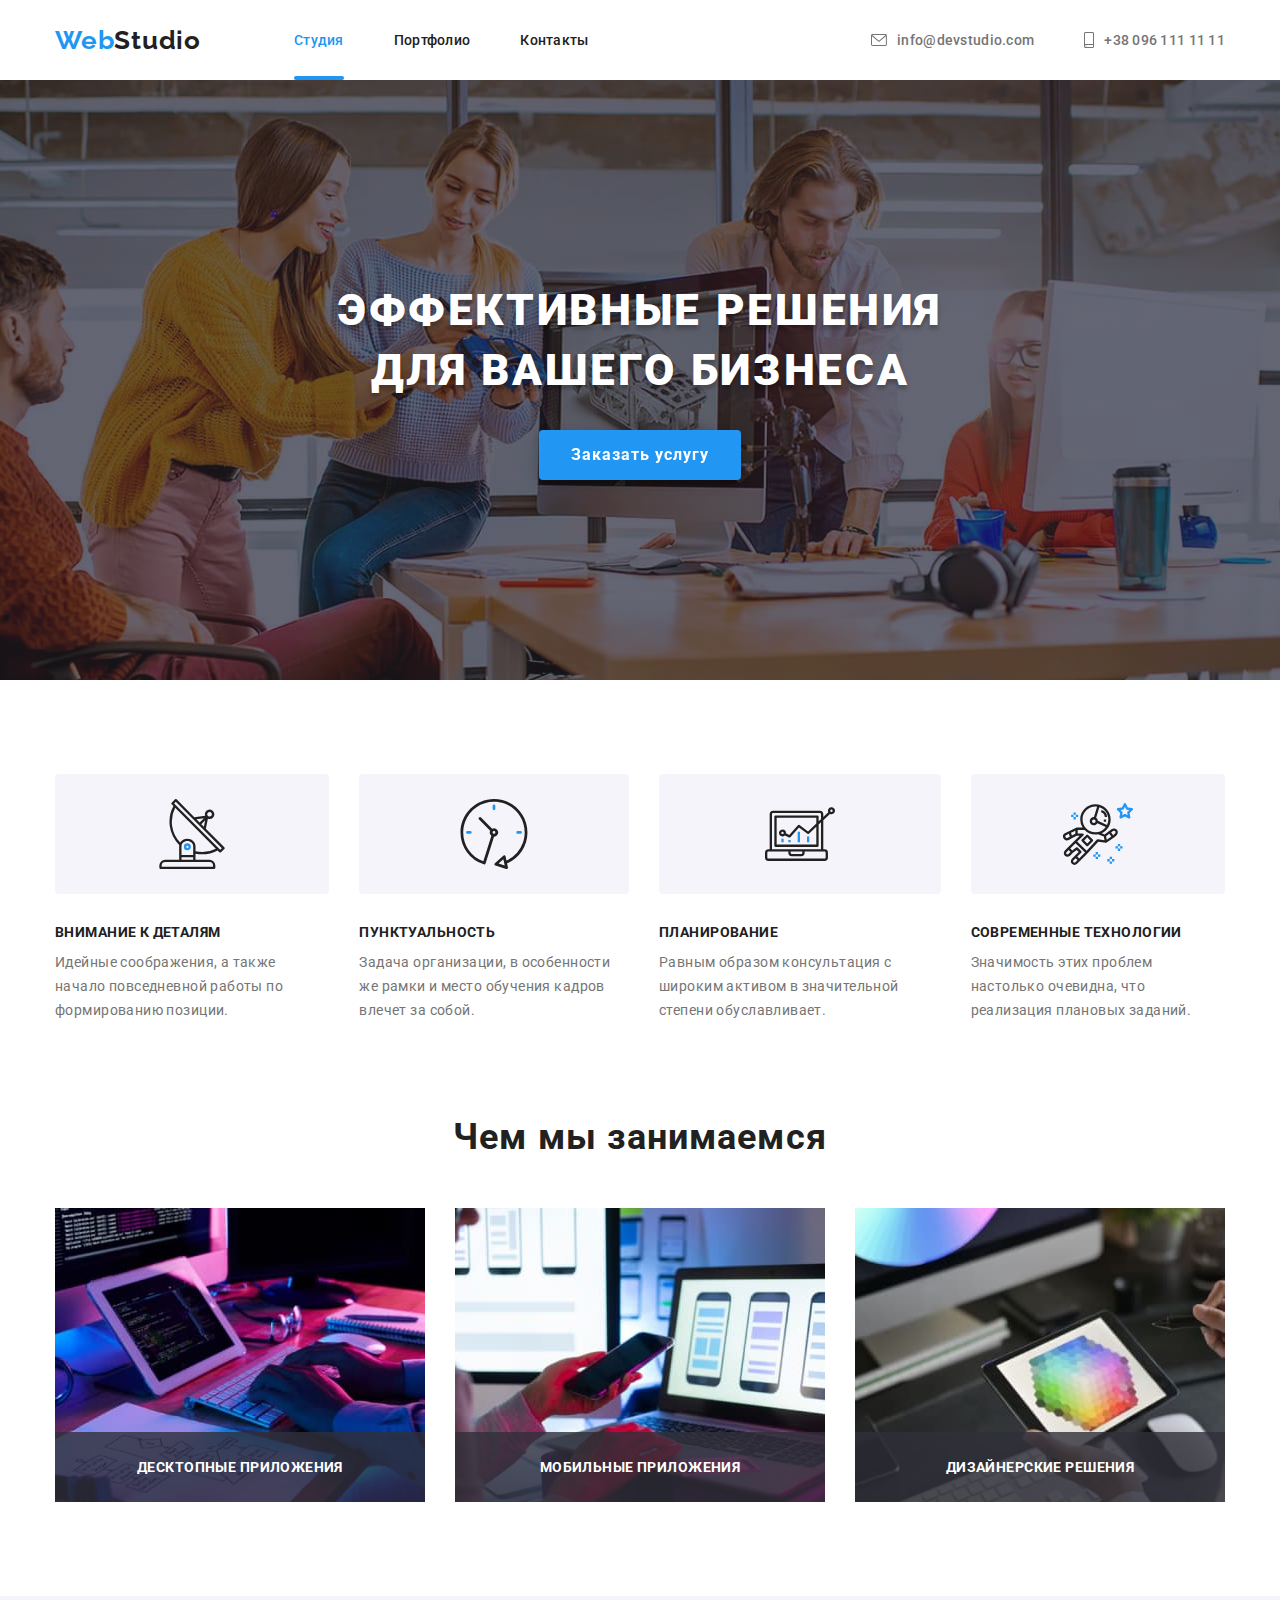
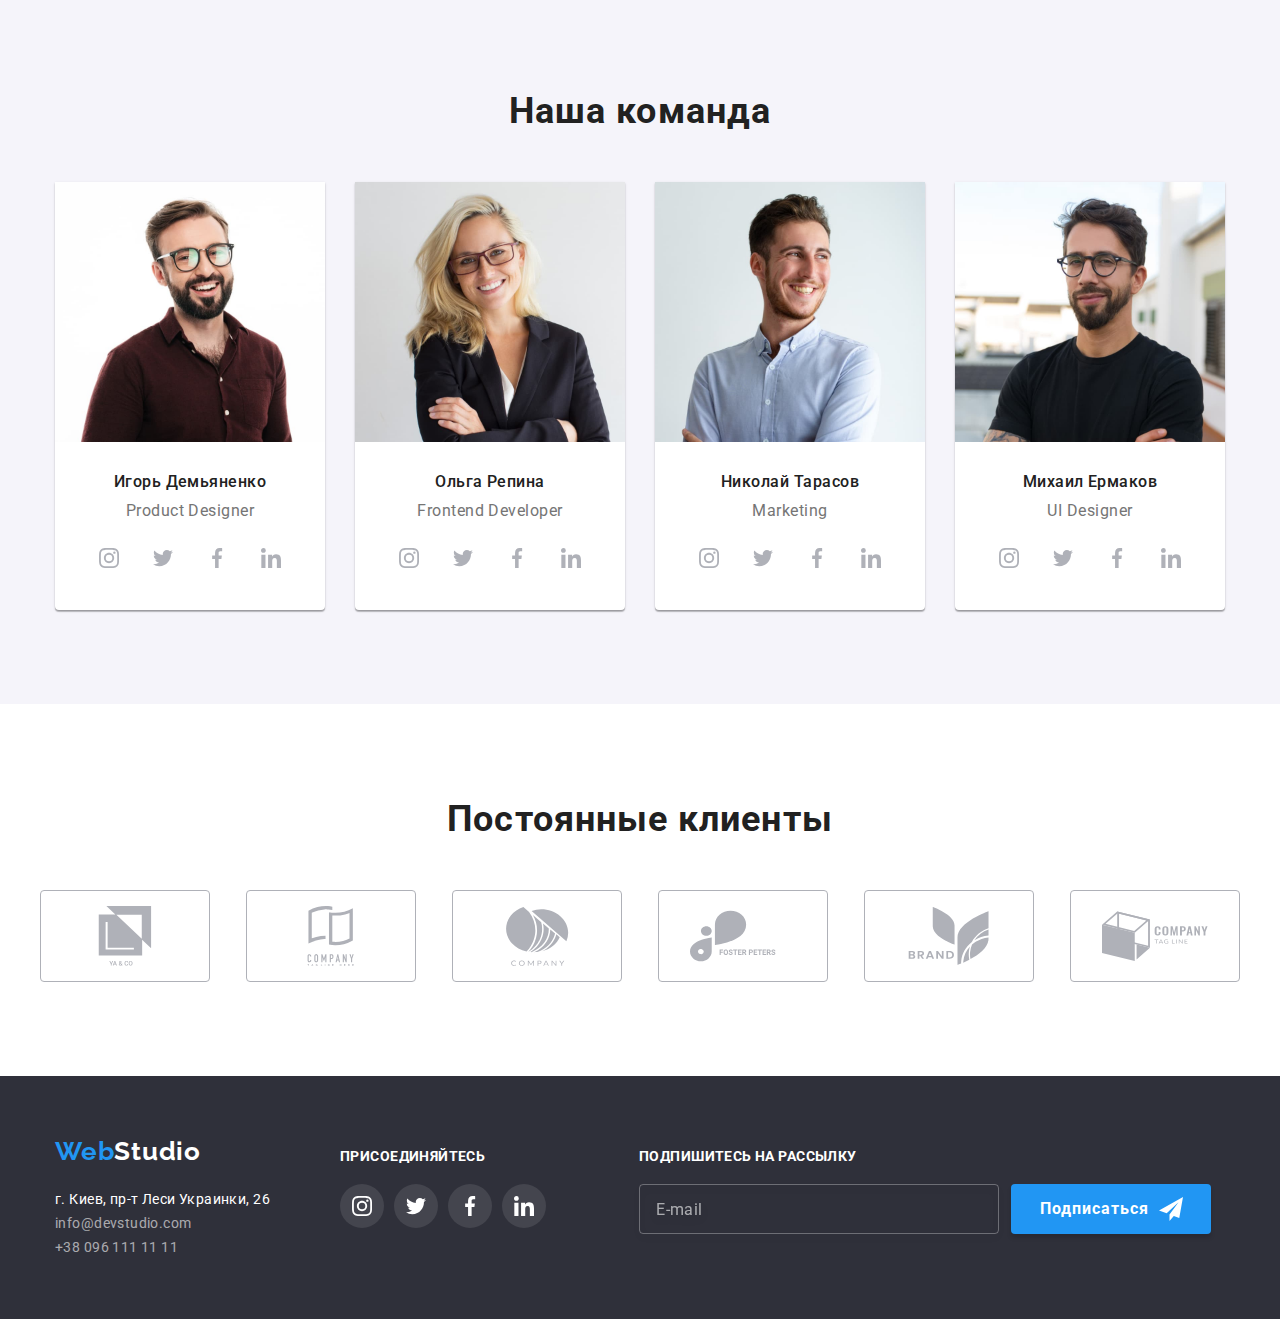
==== commit e6fd5ccf: "apdate scss" ====
--- a/index.html
+++ b/index.html
@@ -14,41 +14,41 @@
             href="https://fonts.googleapis.com/css2?family=Raleway:wght@700&family=Roboto:wght@400;500;700;900&display=swap"
             rel="stylesheet"
         />
-        <link rel="stylesheet" href="./css/style.css" />
+        <link rel="stylesheet" href="./css/main.min.css" />
         <title lang="en">Web_Studio</title>
     </head>
     <body>
         <!-- HEADER -->
-        <header class="page-header">
-            <div class="container page-header-container">
+        <header>
+            <div class="page-header container">
                 <nav class="page-nav">
                     <a href="./index.html" class="logo link" lang="en"
                         >Web<span class="logo-studio">Studio</span>
                     </a>
                     <ul class="menu list">
-                        <li class="menu-item">
+                        <li class="menu__item">
                             <a
-                                class="menu-link link current"
+                                class="menu__link link menu__link--current"
                                 href="./index.html"
                                 >Студия</a
                             >
                         </li>
-                        <li class="menu-item">
-                            <a class="menu-link link" href="./portfolio.html"
+                        <li class="menu__item">
+                            <a class="menu__link link" href="./portfolio.html"
                                 >Портфолио</a
                             >
                         </li>
-                        <li class="menu-item">
-                            <a class="menu-link link" href="#contacts-footer"
+                        <li class="menu__item">
+                            <a class="menu__link link" href="#contacts-footer"
                                 >Контакты</a
                             >
                         </li>
                     </ul>
                 </nav>
-                <ul class="contact list">
-                    <li class="contact-link">
+                <ul class="contact">
+                    <li class="contact-list list">
                         <a
-                            class="contact-mail link"
+                            class="contact-list__mail link"
                             href="mailto:info@devstudio.com"
                             ><svg class="icon-envelope" height="12" width="16">
                                 <use
@@ -57,9 +57,9 @@
                             >info@devstudio.com</a
                         >
                     </li>
-                    <li class="contact-link">
+                    <li class="contact-list list">
                         <a
-                            class="contact-phone-number link"
+                            class="contact-list__phone-number link"
                             href="tel:+380961111111"
                             ><svg
                                 class="icon-smartphone"
@@ -155,14 +155,14 @@
                 <h2 class="work-title title">Чем мы занимаемся</h2>
                 <ul class="work-list list">
                     <li class="work-image">
-                        <div class="work-wrraper">
+                        <div class="work-wrapper">
                             <img
                                 src="./images/work/печатет-код.jpg"
                                 alt="набирает код"
                                 width="370"
                                 height="294"
                             />
-                            <div class="work-wrraper-description">
+                            <div class="work-wrapper-description">
                                 <p class="work-description">
                                     Десктопные приложения
                                 </p>
@@ -170,14 +170,14 @@
                         </div>
                     </li>
                     <li class="work-image">
-                        <div class="work-wrraper">
+                        <div class="work-wrapper">
                             <img
                                 src="./images/work/создает-приложение.jpg"
                                 alt="разрабатывает приложение"
                                 width="370"
                                 height="294"
                             />
-                            <div class="work-wrraper-description">
+                            <div class="work-wrapper-description">
                                 <p class="work-description">
                                     Мобильные приложения
                                 </p>
@@ -185,14 +185,14 @@
                         </div>
                     </li>
                     <li class="work-image">
-                        <div class="work-wrraper">
+                        <div class="work-wrapper">
                             <img
                                 src="./images/work/рисует-на-планшете.jpg"
                                 alt="рисует на планшете"
                                 width="370"
                                 height="294"
                             />
-                            <div class="work-wrraper-description">
+                            <div class="work-wrapper-description">
                                 <p class="work-description">
                                     Дизайнерские решения
                                 </p>
@@ -217,7 +217,7 @@
                         />
                         <div class="team-box">
                             <h3 class="team-name">Игорь Демьяненко</h3>
-                            <p class="team-speciality" lang="en">
+                            <p class="team-function" lang="en">
                                 Product Designer
                             </p>
                             <ul class="social-list list">
@@ -286,7 +286,7 @@
                         />
                         <div class="team-box">
                             <h3 class="team-name">Ольга Репина</h3>
-                            <p class="team-speciality" lang="en">
+                            <p class="team-function" lang="en">
                                 Frontend Developer
                             </p>
                             <ul class="social-list list">
@@ -355,7 +355,7 @@
                         />
                         <div class="team-box">
                             <h3 class="team-name">Николай Тарасов</h3>
-                            <p class="team-speciality" lang="en">Marketing</p>
+                            <p class="team-function" lang="en">Marketing</p>
                             <ul class="social-list list">
                                 <li class="social-list-item">
                                     <a href="" class="social-list-link">
@@ -422,7 +422,7 @@
                         />
                         <div class="team-box">
                             <h3 class="team-name">Михаил Ермаков</h3>
-                            <p class="team-speciality" lang="en">UI Designer</p>
+                            <p class="team-function" lang="en">UI Designer</p>
                             <ul class="social-list list">
                                 <li class="social-list-item">
                                     <a href="" class="social-list-link">
--- a/css/main.min.css
+++ b/css/main.min.css
@@ -0,0 +1 @@
+:root{--primary-font: "Roboto", sans-serif;--secondary-font: "Raleway", sans-serif;--primary-font-color: #757575;--secondary-font-color: #212121;--accent-color: #2196f3;--contrasting-color: #ffffff;--icon-color: #afb1b8;--transition-dur-and-func: 250ms cubic-bezier(0.4, 0, 0.2, 1)}.visually-hidden{position:absolute;width:1px;height:1px;padding:0;margin:-1px;overflow:hidden;clip:rect(0, 0, 0, 0);white-space:nowrap;border:0}html,body{height:100%}body{line-height:1.5;-webkit-font-smoothing:antialiased}img,picture,video,canvas,svg{display:block;max-width:100%}ol,ul{margin-top:0;margin-left:0;margin-bottom:0}button{cursor:pointer;border:none}p,h1,h2,h3,h4,h5,h6{margin-top:0;margin-bottom:0;overflow-wrap:break-word}.link{text-decoration:none}.list{list-style:none;margin-top:0;margin-bottom:0;padding-left:0}body{color:var(--primary-font-color);font-family:var(--primary-font);font-size:14px}.container{width:1200px;margin-left:auto;margin-right:auto;padding-left:15px;padding-right:15px}.logo{padding-top:24px;padding-bottom:24px;margin-right:93px;font-family:var(--secondary-font);font-size:26px;font-weight:700;line-height:1.1923076923;letter-spacing:.03em;color:var(--accent-color)}.logo-studio{color:var(--secondary-font-color)}.title{margin-bottom:50px;font-size:36px;font-weight:700;line-height:1.1666666667;text-align:center;letter-spacing:.03em;color:var(--secondary-font-color)}.backdrop{position:fixed;top:0;left:0;z-index:100;width:100%;height:100%;background-color:rgba(0,0,0,.2);transition:opacity var(--transition-dur-and-func),visibility var(--transition-dur-and-func)}.backdrop.is-hidden{opacity:0;visibility:hidden;pointer-events:none}.backdrop.is-hidden .modal{transform:translate(-50%, -50%) scale(0.7)}.modal-form{display:flex;flex-direction:column}.modal-description{margin-bottom:12px;font-size:20px;font-weight:700;line-height:1.15;text-align:center;letter-spacing:.03em;color:var(--secondary-font-color)}.modal-form-input-wrapper{position:relative;display:block}.modal-form-input-desc{margin-bottom:4px;font-size:12px;font-weight:400;line-height:1.1666666667;letter-spacing:.01em}.modal-form-icon{position:absolute;top:40%;left:12px;transform:translateY(-50%);display:block}.modal-form-input:focus+.modal-form-icon{fill:var(--accent-color)}.modal-form-input{padding-left:42px;width:100%;height:40px;margin-bottom:10px;font-size:16px;outline:none;border:1px solid rgba(33,33,33,.2);border-radius:4px;transition:border var(--transition-dur-and-func)}.modal-form-input:focus{outline:none;border:1px solid var(--accent-color)}.user-message-form{width:100%;height:120px;font-size:12px;font-weight:400;line-height:1.1666666667;letter-spacing:.01em;padding:12px 16px;margin-bottom:20px;outline:none;border:1px solid rgba(33,33,33,.2);border-radius:4px;resize:none;transition:border var(--transition-dur-and-func)}.user-message-form::placeholder{font-weight:400;font-size:12px;line-height:1.17;letter-spacing:.01em;color:rgba(117,117,117,.5)}.user-message-form:focus{outline:none;border:1px solid var(--accent-color)}.modal-form-submit{min-width:200px;align-self:center;padding:10px 55px;display:flex;align-items:center;text-align:center;font-size:16px;font-weight:700;line-height:1.875;letter-spacing:.06em;box-shadow:0px 4px 4px rgba(0,0,0,.15);border-radius:4px;color:var(--contrasting-color);background-color:var(--accent-color);transition:box-shadow var(--transition-dur-and-func),background-color var(--transition-dur-and-func)}.modal-form-submit:hover,.modal-form-submit:focus{background:#188ce8}.modal-form-check-desc{display:flex;justify-content:center;align-items:center;margin-bottom:30px;font-size:14px;font-weight:400;line-height:1.7142857143;letter-spacing:.03em;cursor:pointer}.modal-form-check:checked+.modal-form-check-desc{text-shadow:0px 4px 4px rgba(0,0,0,.25)}.modal-form-check-desc::before{content:"";display:block;margin-right:7px;width:16px;height:15px;background-color:var(--contrasting-color);border:2px solid var(--secondary-font-color);border-radius:2px;cursor:pointer}.modal-form-check:checked+.modal-form-check-desc::before{background-color:var(--accent-color);background-image:url("../images/vector.svg");background-size:contain;background-repeat:no-repeat;background-origin:content-box;border-color:var(--accent-color);border-radius:2px;filter:drop-shadow(0px 4px 4px rgba(0, 0, 0, 0.25))}.modal{position:absolute;top:50%;left:50%;padding:40px;transform:translate(-50%, -50%) scale(1);width:528px;min-height:581px;background-color:var(--contrasting-color);border-radius:4px;box-shadow:0px 1px 3px rgba(0,0,0,.12),0px 1px 1px rgba(0,0,0,.14),0px 2px 1px rgba(0,0,0,.2);transition:box-shadow var(--transition-dur-and-func),transform var(--transition-dur-and-func)}.modal-close-btn{position:absolute;top:8px;right:8px;display:flex;justify-content:center;align-items:center;width:30px;height:30px;border-radius:50%;background-color:rgba(0,0,0,0);border:1px solid rgba(0,0,0,.1);padding:0;transition:border-color var(--transition-dur-and-func)}.modal-close-btn-icon{transition:fill var(--transition-dur-and-func)}.modal-close-btn:hover .modal-close-btn-icon,.modal-close-btn:focus .modal-close-btn-icon{fill:var(--accent-color)}.terms{font-size:14px;font-weight:700;line-height:1.1428571429;letter-spacing:.03em;color:var(--accent-color)}.menu__link.menu__link--current{position:relative;color:var(--accent-color)}.menu__link--current::after{position:absolute;content:"";display:block;bottom:0;width:100%;height:4px;background:var(--accent-color);border-radius:2px}.page-header{display:flex;align-items:center}.page-nav{display:flex;align-items:center}.menu__link{padding:32px 0;display:block;font-size:14px;font-weight:500;line-height:1.1428571429;letter-spacing:.02em;color:var(--secondary-font-color);transition:color var(--transition-dur-and-func)}.menu__link:focus,.menu__link:hover{color:var(--accent-color)}.menu{display:flex;align-items:center;font-size:14px;font-weight:500;line-height:1.1428571429;letter-spacing:.02em;color:var(--secondary-font-color)}.menu__item:not(:first-child){padding-left:50px}.contact{display:flex;margin-left:auto}.icon-smartphone{fill:currentColor;margin-right:10px}.icon-envelope{fill:currentColor;margin-right:10px}.contact-list__mail{display:flex;align-items:center;padding:32px 0;font-family:inherit;font-size:14px;font-weight:500;line-height:1.1428571429;letter-spacing:.02em;color:inherit;transition:color var(--transition-dur-and-func)}.contact-list__mail:hover,.contact-list__mail:focus{color:var(--accent-color)}.contact-list__phone-number{display:flex;align-items:center;padding:32px 0;padding-left:50px;font-size:14px;font-weight:500;line-height:1.1428571429;letter-spacing:.02em;color:inherit;transition:color var(--transition-dur-and-func)}.contact-list__phone-number:hover,.contact-list__phone-number:focus{color:var(--accent-color)}.hero{margin:auto;max-width:1600px;min-height:600px;padding:200px 0;background-image:linear-gradient(rgba(47, 48, 58, 0.4), rgba(47, 48, 58, 0.4)),url("../images/hero/bg.jpg");background-size:cover;background-color:#c4c4c4;background-repeat:no-repeat;background-position:center}.container-hero{text-align:center}.hero-title{margin-bottom:30px;font-size:44px;font-weight:900;line-height:1.3636363636;text-align:center;letter-spacing:.06em;text-transform:uppercase;text-shadow:0px 4px 4px rgba(0,0,0,.25);color:var(--contrasting-color)}.modal-btn{padding:10px 32px;font-family:inherit;font-size:16px;font-weight:700;line-height:1.875;letter-spacing:.06em;color:var(--contrasting-color);background:var(--accent-color);box-shadow:0px 4px 4px rgba(0,0,0,.15);border-radius:4px;border:0;filter:drop-shadow(0px 4px 4px rgba(0, 0, 0, 0.25));transition:background var(--transition-dur-and-func),box-shadow var(--transition-dur-and-func)}.modal-btn:hover,.modal-btn:focus{background:#188ce8;box-shadow:0px 4px 4px rgba(0,0,0,.15);border-radius:4px}.about{padding:94px 0;background:var(--contrasting-color)}.about-menu{display:flex;gap:30px}.about-title{margin-top:30px;margin-bottom:10px;font-size:14px;font-weight:700;line-height:1.1428571429;letter-spacing:.03em;text-transform:uppercase;color:var(--secondary-font-color)}.about-advantage{font-size:14px;font-weight:400;line-height:1.7142857143;letter-spacing:.03em}.icon-advantage-box{display:flex;justify-content:center;align-items:center;height:120px;background:#f5f4fa;border-radius:4px}.work{padding-bottom:94px;background:var(--contrasting-color)}.work-list{display:flex;align-items:center;flex-wrap:wrap;gap:30px}.work-description{padding:27px 0;font-family:var(--primary-font);font-size:14px;font-weight:700;line-height:1.1428571429;text-align:center;letter-spacing:.03em;text-transform:uppercase;color:var(--contrasting-color)}.work-wrapper-description{position:absolute;bottom:0;right:0;width:100%;height:70px;background:rgba(47,48,58,.8)}.work-wrapper{position:relative}.team{padding:94px 0;background:#f5f4fa}.team-list{display:flex;align-items:center;flex-wrap:wrap;gap:30px}.team-card{background-color:var(--contrasting-color);box-shadow:0px 1px 3px rgba(0,0,0,.12),0px 1px 1px rgba(0,0,0,.14),0px 2px 1px rgba(0,0,0,.2);border-radius:0px 0px 4px 4px}.team-box{padding:30px 0}.team-name{margin-bottom:10px;font-size:16px;font-weight:500;line-height:1.1875;text-align:center;letter-spacing:.03em;color:var(--secondary-font-color)}.team-function{margin-bottom:16px;font-size:16px;font-weight:400;line-height:1.1875;text-align:center;letter-spacing:.03em}.social-list{display:flex;justify-content:center;gap:10px;cursor:pointer}.social-list-link{display:flex;justify-content:center;align-items:center;width:44px;height:44px;border-radius:50%;background-color:var(--contrasting-color);transition:background-color var(--transition-dur-and-func)}.social-list-link:hover,.social-list-link:focus{background-color:var(--accent-color)}.social-list-icon{fill:var(--icon-color);transition:fill var(--transition-dur-and-func)}.social-list-link:hover .social-list-icon,.social-list-link:focus .social-list-icon{fill:var(--contrasting-color)}.clients-container{padding:94px 0}.clients-list{display:flex;align-items:center;justify-content:space-between}.client-list-link{display:flex;justify-content:center;align-items:center;width:170px;height:92px;border:1px solid var(--icon-color);border-radius:4px;background-color:var(--contrasting-color);transition:background-color var(--transition-dur-and-func),border var(--transition-dur-and-func)}.client-list-link:hover,.client-list-link:focus{border:1px solid var(--accent-color);border-radius:4px}.client-list-icon{fill:var(--icon-color);transition:fill var(--transition-dur-and-func)}.client-list-link:hover .client-list-icon,.client-list-link:focus .client-list-icon{fill:var(--accent-color)}.contacts{max-width:1600px;margin:auto;background:#2f303a}.logo-footer{margin-top:60px;margin-bottom:20px}.logo-footer-link{font-family:var(--secondary-font);font-style:normal;font-size:26px;font-weight:700;line-height:1.1923076923;letter-spacing:.03em;color:var(--accent-color)}.logo-studio-footer{font-family:var(--secondary-font);font-size:26px;font-weight:700;line-height:1.1923076923;letter-spacing:.03em;color:var(--contrasting-color)}.footer-list{margin-right:70px;margin-bottom:60px}.contact-address{font-size:14px;font-weight:400;line-height:1.7142857143;font-style:normal;letter-spacing:.03em;color:var(--contrasting-color);transition:color var(--transition-dur-and-func)}.contact-address:hover,.contact-address:focus{color:var(--accent-color)}.contact-mail-secondary{padding-top:9px;font-size:14px;font-weight:400;line-height:1.7142857143;font-style:normal;letter-spacing:.03em;color:rgba(255,255,255,.6);transition:color var(--transition-dur-and-func)}.contact-mail-secondary:hover,.contact-mail-secondary:focus{color:var(--accent-color)}.contact-phone-number-secondary{padding-top:9px;font-size:14px;font-weight:400;line-height:1.7142857143;font-style:normal;letter-spacing:.03em;color:rgba(255,255,255,.6);transition:color var(--transition-dur-and-func)}.contact-phone-number-secondary:hover,.contact-phone-number-secondary:focus{color:var(--accent-color)}.social-title-footer{font-size:14px;font-weight:700;line-height:1.1428571429;letter-spacing:.03em;text-transform:uppercase;color:var(--contrasting-color)}.social-list-footer{margin-top:20px;display:flex;gap:10px}.social-list-link-footer{display:flex;justify-content:center;align-items:center;width:44px;height:44px;border-radius:50%;background-color:rgba(255,255,255,.1);transition:background-color var(--transition-dur-and-func)}.social-list-link-footer:hover,.social-list-link-footer:focus{background-color:var(--accent-color)}.social-list-icon-footer{fill:var(--contrasting-color);transition:fill var(--transition-dur-and-func)}.social-list-link-footer:hover .social-list-icon-footer,.social-list-link-footer:focus .social-list-icon-footer{fill:var(--contrasting-color)}.social-links-footer{margin-top:72px}.container.footer-link{display:flex}.subscription-form{margin-top:72px;margin-left:93px;display:flex;flex-direction:column}.subscription-input-box{display:flex}.subscription-title-form{margin-bottom:20px;font-style:normal;font-size:14px;font-weight:700;line-height:1.1428571429;letter-spacing:.03em;text-transform:uppercase;color:var(--contrasting-color)}.subscription-input-form{margin-right:12px;width:360px;height:50px;padding-left:16px;font-style:normal;font-size:16px;font-weight:400;line-height:1.25;letter-spacing:.03em;color:var(--contrasting-color);background-color:rgba(0,0,0,0);border:1px solid rgba(255,255,255,.3);filter:drop-shadow(0px 4px 4px rgba(0, 0, 0, 0.15));border-radius:4px;transition:border var(--transition-dur-and-func)}.subscription-input-form:focus{outline:none;border:1px solid #188ce8}.subscription-input-form::placeholder{display:flex;align-items:center;font-style:normal;font-size:16px;font-weight:400;line-height:1.25;letter-spacing:.03em;color:rgba(255,255,255,.6)}.subscription-btn{padding-top:10px;padding-bottom:10px;padding-left:29px;padding-right:28px;min-width:200px;height:50px;display:flex;justify-content:space-between;align-items:center;text-align:center;letter-spacing:.06em;font-style:normal;font-size:16px;font-weight:700;line-height:1.875;color:var(--contrasting-color);background:var(--accent-color);box-shadow:0px 4px 4px rgba(0,0,0,.15);border-radius:4px;transform:background var(--transition-dur-and-func)}.subscription-btn:hover,.subscription-btn:focus{background-color:#188ce8}.page-header--border{border:1px solid #eee}.portfolio{padding:94px 0}.filter-menu{margin-bottom:50px;display:flex;justify-content:center}.filter-button.current{background-color:var(--accent-color);color:var(--contrasting-color);box-shadow:0px 3px 1px rgba(0,0,0,.1),0px 1px 2px rgba(0,0,0,.08),0px 2px 2px rgba(0,0,0,.12);border-radius:4px}.filter-list:not(:first-child){margin-left:8px}.filter-button{padding:6px 22px;font-family:inherit;font-size:16px;font-weight:500;line-height:1.625;letter-spacing:.03em;background-color:#f5f4fa;color:var(--secondary-font-color);border:0;box-shadow:0px 3px 1px rgba(0,0,0,.1),0px 1px 2px rgba(0,0,0,.08),0px 2px 2px rgba(0,0,0,.12);border-radius:4px;cursor:pointer;transition:background-color var(--transition-dur-and-func),color var(--transition-dur-and-func),box-shadow var(--transition-dur-and-func)}.filter-button:hover,.filter-button:focus{background-color:var(--accent-color);color:var(--contrasting-color);box-shadow:0px 3px 1px rgba(0,0,0,.1),0px 1px 2px rgba(0,0,0,.08),0px 2px 2px rgba(0,0,0,.12);border-radius:4px}.project-card{background:var(--contrasting-color);box-shadow:0;transition:box-shadow var(--transition-dur-and-func)}.project-card:hover,.project-card:focus{box-shadow:0px 1px 1px rgba(0,0,0,.12),0px 4px 4px rgba(0,0,0,.06),1px 4px 6px rgba(0,0,0,.16);cursor:pointer}.projects-list{display:flex;align-items:center;flex-wrap:wrap;gap:30px}.project-title{margin-bottom:4px;font-size:18px;font-weight:700;line-height:1.7777777778;letter-spacing:.06em;color:var(--secondary-font-color)}.project-box{padding:20px 24px;border:1px solid #eee;border-top:none}.project-specialty{font-family:var(--primary-font);color:var(--primary-font-color);font-size:16px;font-weight:400;line-height:1.875;letter-spacing:.03em}.project-wrapper{position:relative;overflow:hidden}.project-description{font-family:var(--primary-font);font-size:18px;font-weight:400;line-height:2;letter-spacing:.03em;color:var(--contrasting-color);position:absolute;left:0;top:0;padding:0 24px;display:flex;align-items:center;width:100%;height:100%;transform:translate(0, 100%);transition:transform var(--transition-dur-and-func);background:rgba(33,150,243,.9)}.project-card-link:hover .project-description,.project-card-link:focus .project-description{transform:translate(0, 0)}/*# sourceMappingURL=main.min.css.map */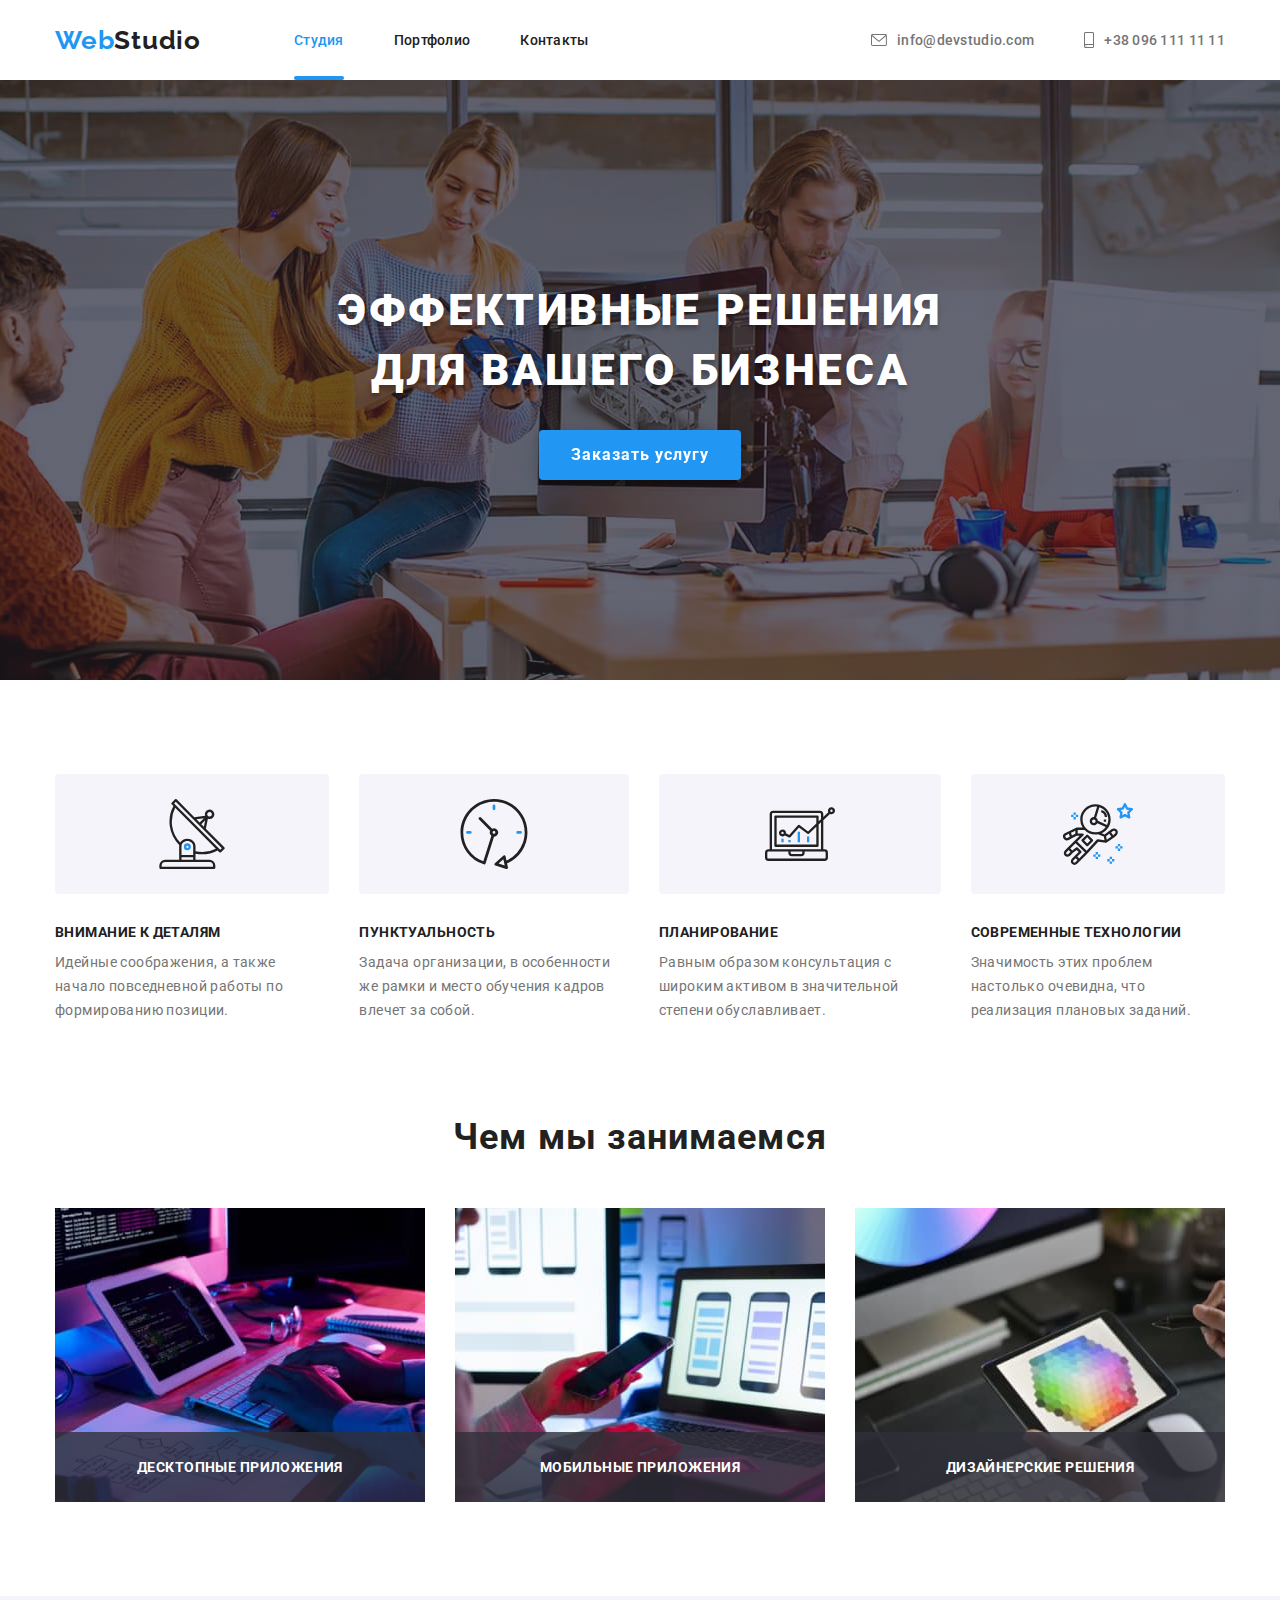
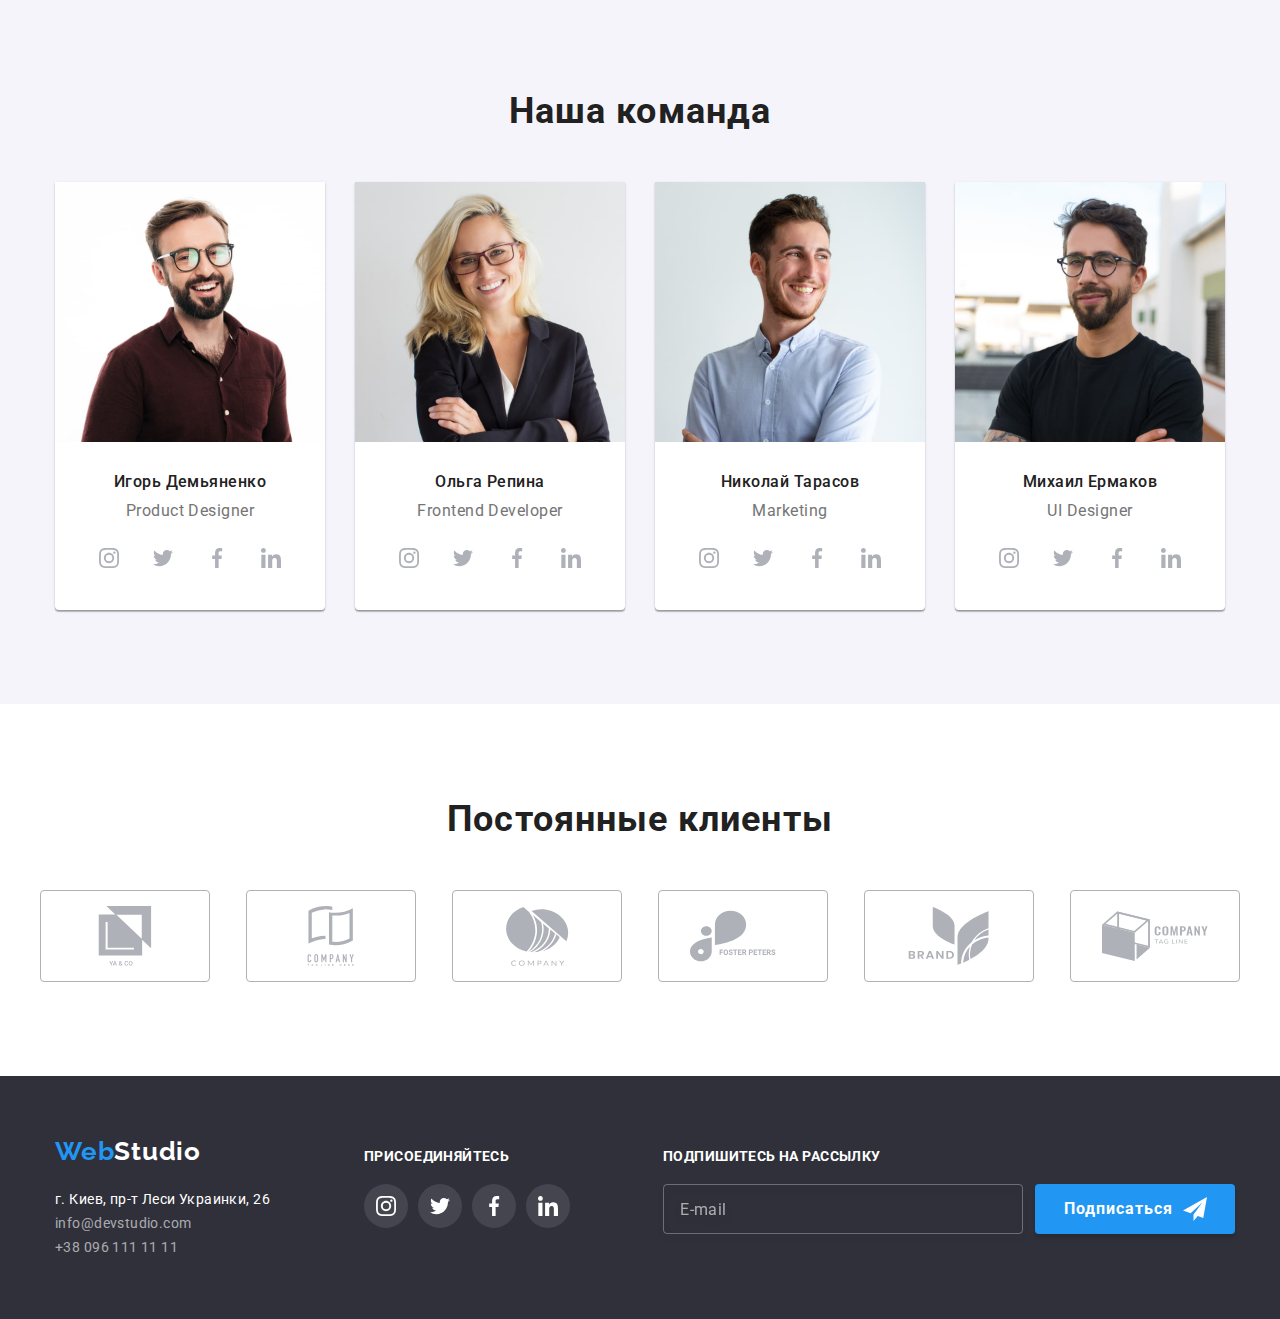
==== commit a848ccbd: "complete bem and sass" ====
--- a/index.html
+++ b/index.html
@@ -23,7 +23,7 @@
             <div class="page-header container">
                 <nav class="page-nav">
                     <a href="./index.html" class="logo link" lang="en"
-                        >Web<span class="logo-studio">Studio</span>
+                        >Web<span class="logo__studio">Studio</span>
                     </a>
                     <ul class="menu list">
                         <li class="menu__item">
@@ -89,59 +89,59 @@
         </section>
         <!-- ABOUT -->
         <section class="about">
-            <div class="container container-about">
+            <div class="container">
                 <h2 class="visually-hidden">преимущества</h2>
-                <ul class="about-menu list">
-                    <li class="about-list list">
-                        <div class="icon-advantage-box">
-                            <svg class="icon-advantage" width="70" height="70">
+                <ul class="about__menu list">
+                    <li class="about__list">
+                        <div class="advantage">
+                            <svg class="advantage__icon" width="70" height="70">
                                 <use
                                     href="./images/icons.svg#icon-antenna"
                                 ></use>
                             </svg>
                         </div>
-                        <h3 class="about-title">Внимание к деталям</h3>
-                        <p class="about-advantage">
+                        <h3 class="advantage__title">Внимание к деталям</h3>
+                        <p class="advantage__desc">
                             Идейные соображения, а также начало повседневной
                             работы по формированию позиции.
                         </p>
                     </li>
-                    <li class="about-list list">
-                        <div class="icon-advantage-box">
-                            <svg class="icon-advantage" width="70" height="70">
+                    <li class="about__list">
+                        <div class="advantage">
+                            <svg class="advantage__icon" width="70" height="70">
                                 <use href="./images/icons.svg#icon-clock"></use>
                             </svg>
                         </div>
-                        <h3 class="about-title">Пунктуальность</h3>
-                        <p class="about-advantage">
+                        <h3 class="advantage__title">Пунктуальность</h3>
+                        <p class="advantage__desc">
                             Задача организации, в особенности же рамки и место
                             обучения кадров влечет за собой.
                         </p>
                     </li>
-                    <li class="about-list list">
-                        <div class="icon-advantage-box">
-                            <svg class="icon-advantage" width="70" height="70">
+                    <li class="about__list">
+                        <div class="advantage">
+                            <svg class="advantage__icon" width="70" height="70">
                                 <use
                                     href="./images/icons.svg#icon-diagram"
                                 ></use>
                             </svg>
                         </div>
-                        <h3 class="about-title">Планирование</h3>
-                        <p class="about-advantage">
+                        <h3 class="advantage__title">Планирование</h3>
+                        <p class="advantage__desc">
                             Равным образом консультация с широким активом в
                             значительной степени обуславливает.
                         </p>
                     </li>
-                    <li class="about-list list">
-                        <div class="icon-advantage-box">
-                            <svg class="icon-advantage" width="70" height="70">
+                    <li class="about__list">
+                        <div class="advantage">
+                            <svg class="advantage__icon" width="70" height="70">
                                 <use
                                     href="./images/icons.svg#icon-astronaut"
                                 ></use>
                             </svg>
                         </div>
-                        <h3 class="about-title">Современные технологии</h3>
-                        <p class="about-advantage">
+                        <h3 class="advantage__title">Современные технологии</h3>
+                        <p class="advantage__desc">
                             Значимость этих проблем настолько очевидна, что
                             реализация плановых заданий.
                         </p>
@@ -152,48 +152,48 @@
         <!-- WORK -->
         <section class="work">
             <div class="container container-work">
-                <h2 class="work-title title">Чем мы занимаемся</h2>
-                <ul class="work-list list">
-                    <li class="work-image">
-                        <div class="work-wrapper">
+                <h2 class="work__title title">Чем мы занимаемся</h2>
+                <ul class="work__menu list">
+                    <li class="work__image">
+                        <div class="work__wrapper">
                             <img
                                 src="./images/work/печатет-код.jpg"
                                 alt="набирает код"
                                 width="370"
                                 height="294"
                             />
-                            <div class="work-wrapper-description">
-                                <p class="work-description">
+                            <div class="work__wrapper-description">
+                                <p class="work__description">
                                     Десктопные приложения
                                 </p>
                             </div>
                         </div>
                     </li>
-                    <li class="work-image">
-                        <div class="work-wrapper">
+                    <li class="work__image">
+                        <div class="work__wrapper">
                             <img
                                 src="./images/work/создает-приложение.jpg"
                                 alt="разрабатывает приложение"
                                 width="370"
                                 height="294"
                             />
-                            <div class="work-wrapper-description">
-                                <p class="work-description">
+                            <div class="work__wrapper-description">
+                                <p class="work__description">
                                     Мобильные приложения
                                 </p>
                             </div>
                         </div>
                     </li>
-                    <li class="work-image">
-                        <div class="work-wrapper">
+                    <li class="work__image">
+                        <div class="work__wrapper">
                             <img
                                 src="./images/work/рисует-на-планшете.jpg"
                                 alt="рисует на планшете"
                                 width="370"
                                 height="294"
                             />
-                            <div class="work-wrapper-description">
-                                <p class="work-description">
+                            <div class="work__wrapper-description">
+                                <p class="work__description">
                                     Дизайнерские решения
                                 </p>
                             </div>
@@ -205,26 +205,26 @@
         <!-- TEAM -->
         <section class="team">
             <div class="container">
-                <h2 class="team-title title">Наша команда</h2>
-                <ul class="team-list list">
-                    <li class="team-card">
+                <h2 class="team__title title">Наша команда</h2>
+                <ul class="team__menu list">
+                    <li class="team__card">
                         <img
-                            class="team-photo"
+                            class="team__photo"
                             src="./images/team/игорь-демьяненко.jpg"
                             alt="игорь-демьяненко"
                             width="270"
                             height="260"
                         />
-                        <div class="team-box">
-                            <h3 class="team-name">Игорь Демьяненко</h3>
-                            <p class="team-function" lang="en">
+                        <div class="team__box">
+                            <h3 class="team__name">Игорь Демьяненко</h3>
+                            <p class="team__function" lang="en">
                                 Product Designer
                             </p>
-                            <ul class="social-list list">
-                                <li class="social-list-item">
-                                    <a href="" class="social-list-link">
-                                        <svg
-                                            class="social-list-icon"
+                            <ul class="social__menu list">
+                                <li class="social__item">
+                                    <a href="" class="social__list-link">
+                                        <svg
+                                            class="social__list-icon"
                                             width="20"
                                             height="20"
                                         >
@@ -234,10 +234,10 @@
                                         </svg>
                                     </a>
                                 </li>
-                                <li class="social-list-item">
-                                    <a href="" class="social-list-link">
-                                        <svg
-                                            class="social-list-icon"
+                                <li class="social__item">
+                                    <a href="" class="social__list-link">
+                                        <svg
+                                            class="social__list-icon"
                                             width="20"
                                             height="20"
                                         >
@@ -247,10 +247,10 @@
                                         </svg>
                                     </a>
                                 </li>
-                                <li class="social-list-item">
-                                    <a href="" class="social-list-link">
-                                        <svg
-                                            class="social-list-icon"
+                                <li class="social__item">
+                                    <a href="" class="social__list-link">
+                                        <svg
+                                            class="social__list-icon"
                                             width="20"
                                             height="20"
                                         >
@@ -260,10 +260,10 @@
                                         </svg>
                                     </a>
                                 </li>
-                                <li class="social-list-item">
-                                    <a href="" class="social-list-link">
-                                        <svg
-                                            class="social-list-icon"
+                                <li class="social__item">
+                                    <a href="" class="social__list-link">
+                                        <svg
+                                            class="social__list-icon"
                                             width="20"
                                             height="20"
                                         >
@@ -276,24 +276,24 @@
                             </ul>
                         </div>
                     </li>
-                    <li class="team-card">
+                    <li class="team__card">
                         <img
-                            class="team-photo"
+                            class="team__photo"
                             src="./images/team/ольга-репина.jpg"
                             alt="ольга-репина"
                             width="270"
                             height="260"
                         />
-                        <div class="team-box">
-                            <h3 class="team-name">Ольга Репина</h3>
-                            <p class="team-function" lang="en">
+                        <div class="team__box">
+                            <h3 class="team__name">Ольга Репина</h3>
+                            <p class="team__function" lang="en">
                                 Frontend Developer
                             </p>
-                            <ul class="social-list list">
-                                <li class="social-list-item">
-                                    <a href="" class="social-list-link">
-                                        <svg
-                                            class="social-list-icon"
+                            <ul class="social__menu list">
+                                <li class="social__item">
+                                    <a href="" class="social__list-link">
+                                        <svg
+                                            class="social__list-icon"
                                             width="20"
                                             height="20"
                                         >
@@ -303,10 +303,10 @@
                                         </svg>
                                     </a>
                                 </li>
-                                <li class="social-list-item">
-                                    <a href="" class="social-list-link">
-                                        <svg
-                                            class="social-list-icon"
+                                <li class="social__item">
+                                    <a href="" class="social__list-link">
+                                        <svg
+                                            class="social__list-icon"
                                             width="20"
                                             height="20"
                                         >
@@ -316,10 +316,10 @@
                                         </svg>
                                     </a>
                                 </li>
-                                <li class="social-list-item">
-                                    <a href="" class="social-list-link">
-                                        <svg
-                                            class="social-list-icon"
+                                <li class="social__item">
+                                    <a href="" class="social__list-link">
+                                        <svg
+                                            class="social__list-icon"
                                             width="20"
                                             height="20"
                                         >
@@ -329,10 +329,10 @@
                                         </svg>
                                     </a>
                                 </li>
-                                <li class="social-list-item">
-                                    <a href="" class="social-list-link">
-                                        <svg
-                                            class="social-list-icon"
+                                <li class="social__item">
+                                    <a href="" class="social__list-link">
+                                        <svg
+                                            class="social__list-icon"
                                             width="20"
                                             height="20"
                                         >
@@ -345,22 +345,22 @@
                             </ul>
                         </div>
                     </li>
-                    <li class="team-card">
+                    <li class="team__card">
                         <img
-                            class="team-photo"
+                            class="team__photo"
                             src="./images/team/николай-тарасов.jpg"
                             alt="николай-тарасов"
                             width="270"
                             height="260"
                         />
-                        <div class="team-box">
-                            <h3 class="team-name">Николай Тарасов</h3>
-                            <p class="team-function" lang="en">Marketing</p>
-                            <ul class="social-list list">
-                                <li class="social-list-item">
-                                    <a href="" class="social-list-link">
-                                        <svg
-                                            class="social-list-icon"
+                        <div class="team__box">
+                            <h3 class="team__name">Николай Тарасов</h3>
+                            <p class="team__function" lang="en">Marketing</p>
+                            <ul class="social__menu list">
+                                <li class="social__item">
+                                    <a href="" class="social__list-link">
+                                        <svg
+                                            class="social__list-icon"
                                             width="20"
                                             height="20"
                                         >
@@ -370,10 +370,10 @@
                                         </svg>
                                     </a>
                                 </li>
-                                <li class="social-list-item">
-                                    <a href="" class="social-list-link">
-                                        <svg
-                                            class="social-list-icon"
+                                <li class="social__item">
+                                    <a href="" class="social__list-link">
+                                        <svg
+                                            class="social__list-icon"
                                             width="20"
                                             height="20"
                                         >
@@ -383,10 +383,10 @@
                                         </svg>
                                     </a>
                                 </li>
-                                <li class="social-list-item">
-                                    <a href="" class="social-list-link">
-                                        <svg
-                                            class="social-list-icon"
+                                <li class="social__item">
+                                    <a href="" class="social__list-link">
+                                        <svg
+                                            class="social__list-icon"
                                             width="20"
                                             height="20"
                                         >
@@ -396,10 +396,10 @@
                                         </svg>
                                     </a>
                                 </li>
-                                <li class="social-list-item">
-                                    <a href="" class="social-list-link">
-                                        <svg
-                                            class="social-list-icon"
+                                <li class="social__item">
+                                    <a href="" class="social__list-link">
+                                        <svg
+                                            class="social__list-icon"
                                             width="20"
                                             height="20"
                                         >
@@ -412,22 +412,22 @@
                             </ul>
                         </div>
                     </li>
-                    <li class="team-card">
+                    <li class="team__card">
                         <img
-                            class="team-photo"
+                            class="team__photo"
                             src="./images/team/михаил-ермаков.jpg"
                             alt="михаил-ермаков"
                             width="270"
                             height="260"
                         />
-                        <div class="team-box">
-                            <h3 class="team-name">Михаил Ермаков</h3>
-                            <p class="team-function" lang="en">UI Designer</p>
-                            <ul class="social-list list">
-                                <li class="social-list-item">
-                                    <a href="" class="social-list-link">
-                                        <svg
-                                            class="social-list-icon"
+                        <div class="team__box">
+                            <h3 class="team__name">Михаил Ермаков</h3>
+                            <p class="team__function" lang="en">UI Designer</p>
+                            <ul class="social__menu list">
+                                <li class="social__item">
+                                    <a href="" class="social__list-link">
+                                        <svg
+                                            class="social__list-icon"
                                             width="20"
                                             height="20"
                                         >
@@ -437,10 +437,10 @@
                                         </svg>
                                     </a>
                                 </li>
-                                <li class="social-list-item">
-                                    <a href="" class="social-list-link">
-                                        <svg
-                                            class="social-list-icon"
+                                <li class="social__item">
+                                    <a href="" class="social__list-link">
+                                        <svg
+                                            class="social__list-icon"
                                             width="20"
                                             height="20"
                                         >
@@ -450,10 +450,10 @@
                                         </svg>
                                     </a>
                                 </li>
-                                <li class="social-list-item">
-                                    <a href="" class="social-list-link">
-                                        <svg
-                                            class="social-list-icon"
+                                <li class="social__item">
+                                    <a href="" class="social__list-link">
+                                        <svg
+                                            class="social__list-icon"
                                             width="20"
                                             height="20"
                                         >
@@ -463,10 +463,10 @@
                                         </svg>
                                     </a>
                                 </li>
-                                <li class="social-list-item">
-                                    <a href="" class="social-list-link">
-                                        <svg
-                                            class="social-list-icon"
+                                <li class="social__item">
+                                    <a href="" class="social__list-link">
+                                        <svg
+                                            class="social__list-icon"
                                             width="20"
                                             height="20"
                                         >
@@ -483,13 +483,13 @@
             </div>
         </section>
         <section>
-            <div class="clients-container container">
-                <h2 class="clients-title title">Постоянные клиенты</h2>
-                <ul class="clients-list list">
+            <div class="clients container">
+                <h2 class="clients__title title">Постоянные клиенты</h2>
+                <ul class="clients__list list">
                     <li class="client-brand">
-                        <a href="" class="client-list-link">
-                            <svg
-                                class="client-list-icon"
+                        <a href="" class="client-brand__link">
+                            <svg
+                                class="client-brand__icon"
                                 width="106"
                                 height="60"
                             >
@@ -500,9 +500,9 @@
                         </a>
                     </li>
                     <li class="client-brand">
-                        <a href="" class="client-list-link">
-                            <svg
-                                class="client-list-icon"
+                        <a href="" class="client-brand__link">
+                            <svg
+                                class="client-brand__icon"
                                 width="106"
                                 height="60"
                             >
@@ -513,9 +513,9 @@
                         </a>
                     </li>
                     <li class="client-brand">
-                        <a href="" class="client-list-link">
-                            <svg
-                                class="client-list-icon"
+                        <a href="" class="client-brand__link">
+                            <svg
+                                class="client-brand__icon"
                                 width="106"
                                 height="60"
                             >
@@ -526,9 +526,9 @@
                         </a>
                     </li>
                     <li class="client-brand">
-                        <a href="" class="client-list-link">
-                            <svg
-                                class="client-list-icon"
+                        <a href="" class="client-brand__link">
+                            <svg
+                                class="client-brand__icon"
                                 width="106"
                                 height="60"
                             >
@@ -539,9 +539,9 @@
                         </a>
                     </li>
                     <li class="client-brand">
-                        <a href="" class="client-list-link">
-                            <svg
-                                class="client-list-icon"
+                        <a href="" class="client-brand__link">
+                            <svg
+                                class="client-brand__icon"
                                 width="106"
                                 height="60"
                             >
@@ -552,9 +552,9 @@
                         </a>
                     </li>
                     <li class="client-brand">
-                        <a href="" class="client-list-link">
-                            <svg
-                                class="client-list-icon"
+                        <a href="" class="client-brand__link">
+                            <svg
+                                class="client-brand__icon"
                                 width="106"
                                 height="60"
                             >
@@ -568,20 +568,21 @@
             </div>
         </section>
         <!-- FOOTER -->
-        <footer id="contacts-footer" class="contacts">
-            <div class="container footer-link">
+        <footer id="contacts" class="contacts">
+            <div class="container contacts-footer">
                 <address>
-                    <ul class="footer-list list">
-                        <li class="logo-footer">
-                            <a href="./index.html" class="logo-footer-link link"
-                                >Web<span class="logo-studio-footer"
+                    <ul class="contacts-footer__list list">
+                        <li class="contacts-footer__logo">
+                            <a href="./index.html" class="logo link"
+                                >Web<span
+                                    class="logo__studio logo__studio--white"
                                     >Studio</span
                                 ></a
                             >
                         </li>
-                        <li class="contacts-list">
+                        <li>
                             <a
-                                class="contact-address link"
+                                class="contacts-footer__address link"
                                 href="https://goo.gl/maps/yY5iYkGhVYkM21xK6"
                                 target="_blank"
                                 rel="noopener noreferrer"
@@ -589,29 +590,29 @@
                                 г. Киев, пр-т Леси Украинки, 26</a
                             >
                         </li>
-                        <li class="contacts-list">
+                        <li>
                             <a
-                                class="contact-mail-secondary link"
+                                class="contacts-footer__mail link"
                                 href="mailto:info@devstudio.com"
                                 >info@devstudio.com</a
                             >
                         </li>
-                        <li class="contacts-list">
+                        <li>
                             <a
-                                class="contact-phone-number-secondary link"
+                                class="contacts-footer__phone link"
                                 href="tel:+380961111111"
                                 >+38 096 111 11 11</a
                             >
                         </li>
                     </ul>
                 </address>
-                <div class="social-links-footer">
-                    <p class="social-title-footer">присоединяйтесь</p>
-                    <ul class="social-list-footer list">
-                        <li class="social-list-item-footer">
-                            <a href="" class="social-list-link-footer">
+                <div class="social-footer">
+                    <p class="social-footer__title">присоединяйтесь</p>
+                    <ul class="social-footer__list list">
+                        <li class="social-footer__item">
+                            <a href="" class="social-footer__link">
                                 <svg
-                                    class="social-list-icon-footer"
+                                    class="social-footer__icon"
                                     width="20"
                                     height="20"
                                 >
@@ -621,10 +622,10 @@
                                 </svg>
                             </a>
                         </li>
-                        <li class="social-list-item-footer">
-                            <a href="" class="social-list-link-footer">
+                        <li class="social-footer__item">
+                            <a href="" class="social-footer__link">
                                 <svg
-                                    class="social-list-icon-footer"
+                                    class="social-footer__icon"
                                     width="20"
                                     height="20"
                                 >
@@ -634,10 +635,10 @@
                                 </svg>
                             </a>
                         </li>
-                        <li class="social-list-item-footer">
-                            <a href="" class="social-list-link-footer">
+                        <li class="social-footer__item">
+                            <a href="" class="social-footer__link">
                                 <svg
-                                    class="social-list-icon-footer"
+                                    class="social-footer__icon"
                                     width="20"
                                     height="20"
                                 >
@@ -647,10 +648,10 @@
                                 </svg>
                             </a>
                         </li>
-                        <li class="social-list-item-footer">
-                            <a href="" class="social-list-link-footer">
+                        <li class="social-footer__item">
+                            <a href="" class="social-footer__link">
                                 <svg
-                                    class="social-list-icon-footer"
+                                    class="social-footer__icon"
                                     width="20"
                                     height="20"
                                 >
@@ -663,22 +664,22 @@
                     </ul>
                 </div>
                 <form class="subscription-form">
-                    <p class="subscription-title-form">
+                    <p class="subscription-form__title">
                         Подпишитесь на рассылку
                     </p>
-                    <div class="subscription-input-box">
+                    <div class="subscription-form__input-box">
                         <label
                             ><input
-                                class="subscription-input-form"
+                                class="subscription-form__input"
                                 type="text"
                                 name="user_email_for_subscription"
                                 pattern="([A-z0-9_.-]{1,})@([A-z0-9_.-]{1,}).([A-z]{2,8})"
                                 placeholder="E-mail"
                         /></label>
-                        <button class="subscription-btn" type="submit">
+                        <button class="subscription-form__btn" type="submit">
                             Подписаться
                             <svg
-                                class="subscription-btn-icon"
+                                class="subscription-form__btn-icon"
                                 width="24"
                                 height="24px"
                             >
@@ -693,66 +694,78 @@
         </footer>
         <div class="backdrop is-hidden" data-modal>
             <div class="modal">
-                <button type="button" class="modal-close-btn" data-modal-close>
-                    <svg class="modal-close-btn-icon" width="18" height="18">
+                <button type="button" class="modal__close-btn" data-modal-close>
+                    <svg class="modal__close-btn-icon" width="18" height="18">
                         <use href="./images/icons.svg#icon-close-black"></use>
                     </svg>
                 </button>
                 <form class="modal-form">
-                    <span class="modal-description"
+                    <span class="modal-form__description"
                         >Оставьте свои данные, мы вам перезвоним</span
                     >
-                    <label class="modal-form-field">
-                        <span class="modal-form-input-desc">Имя</span>
-                        <span class="modal-form-input-wrapper">
+                    <label class="modal-form__field">
+                        <span class="modal-form__input-desc">Имя</span>
+                        <span class="modal-form__input-wrapper">
                             <input
-                                class="modal-form-input"
+                                class="modal-form__input"
                                 type="text"
                                 name="user_name"
                                 required
                                 pattern="[a-zA-Zа-яА-Я]+"
                                 minlength="2" />
-                            <svg class="modal-form-icon" width="18" height="18">
+                            <svg
+                                class="modal-form__icon"
+                                width="18"
+                                height="18"
+                            >
                                 <use
                                     href="./images/icons.svg#icon-person-black"
                                 ></use></svg
                         ></span>
                     </label>
-                    <label class="modal-form-field">
-                        <span class="modal-form-input-desc">Телефон</span>
-                        <span class="modal-form-input-wrapper">
+                    <label class="modal-form__field">
+                        <span class="modal-form__input-desc">Телефон</span>
+                        <span class="modal-form__input-wrapper">
                             <input
-                                class="modal-form-input"
+                                class="modal-form__input"
                                 type="tel"
                                 name="user_phone"
                                 required
                                 pattern="[0-9]{3}-[0-9]{3}-[0-9]{2}-[0-9]{2}"
                                 title="xxx-xxx-xx-xx" />
-                            <svg class="modal-form-icon" width="18" height="18">
+                            <svg
+                                class="modal-form__icon"
+                                width="18"
+                                height="18"
+                            >
                                 <use
                                     href="./images/icons.svg#icon-phone-black"
                                 ></use></svg
                         ></span>
                     </label>
-                    <label class="modal-form-field">
-                        <span class="modal-form-input-desc">Почта</span>
-                        <span class="modal-form-input-wrapper">
+                    <label class="modal-form__field">
+                        <span class="modal-form__input-desc">Почта</span>
+                        <span class="modal-form__input-wrapper">
                             <input
-                                class="modal-form-input"
+                                class="modal-form__input"
                                 type="email"
                                 name="user_mail"
                                 required
                                 pattern="([A-z0-9_.-]{1,})@([A-z0-9_.-]{1,}).([A-z]{2,8})" />
-                            <svg class="modal-form-icon" width="18" height="18">
+                            <svg
+                                class="modal-form__icon"
+                                width="18"
+                                height="18"
+                            >
                                 <use
                                     href="./images/icons.svg#icon-email-black"
                                 ></use></svg
                         ></span>
                     </label>
-                    <label class="modal-form-message">
-                        <span class="modal-form-input-desc">Комментарий</span
+                    <label class="modal-form__message">
+                        <span class="modal-form__input-desc">Комментарий</span
                         ><textarea
-                            class="user-message-form"
+                            class="modal-form__user-message"
                             name="user_message"
                             placeholder="Введите текст"
                         ></textarea>
@@ -761,16 +774,16 @@
                         id="user-policy"
                         type="checkbox"
                         name="user_policy"
-                        class="modal-form-check visually-hidden"
+                        class="modal-form__check visually-hidden"
                     />
-                    <label for="user-policy" class="modal-form-check-desc">
+                    <label for="user-policy" class="modal-form__check-desc">
                         Соглашаюсь с рассылкой и принимаю&nbsp;<a
                             class="terms"
                             href="#"
                             >Условия договора
                         </a>
                     </label>
-                    <button type="submit" class="modal-form-submit">
+                    <button type="submit" class="modal-form__submit">
                         Oтправить
                     </button>
                 </form>
--- a/css/main.min.css
+++ b/css/main.min.css
@@ -1 +1 @@
-:root{--primary-font: "Roboto", sans-serif;--secondary-font: "Raleway", sans-serif;--primary-font-color: #757575;--secondary-font-color: #212121;--accent-color: #2196f3;--contrasting-color: #ffffff;--icon-color: #afb1b8;--transition-dur-and-func: 250ms cubic-bezier(0.4, 0, 0.2, 1)}.visually-hidden{position:absolute;width:1px;height:1px;padding:0;margin:-1px;overflow:hidden;clip:rect(0, 0, 0, 0);white-space:nowrap;border:0}html,body{height:100%}body{line-height:1.5;-webkit-font-smoothing:antialiased}img,picture,video,canvas,svg{display:block;max-width:100%}ol,ul{margin-top:0;margin-left:0;margin-bottom:0}button{cursor:pointer;border:none}p,h1,h2,h3,h4,h5,h6{margin-top:0;margin-bottom:0;overflow-wrap:break-word}.link{text-decoration:none}.list{list-style:none;margin-top:0;margin-bottom:0;padding-left:0}body{color:var(--primary-font-color);font-family:var(--primary-font);font-size:14px}.container{width:1200px;margin-left:auto;margin-right:auto;padding-left:15px;padding-right:15px}.logo{padding-top:24px;padding-bottom:24px;margin-right:93px;font-family:var(--secondary-font);font-size:26px;font-weight:700;line-height:1.1923076923;letter-spacing:.03em;color:var(--accent-color)}.logo-studio{color:var(--secondary-font-color)}.title{margin-bottom:50px;font-size:36px;font-weight:700;line-height:1.1666666667;text-align:center;letter-spacing:.03em;color:var(--secondary-font-color)}.backdrop{position:fixed;top:0;left:0;z-index:100;width:100%;height:100%;background-color:rgba(0,0,0,.2);transition:opacity var(--transition-dur-and-func),visibility var(--transition-dur-and-func)}.backdrop.is-hidden{opacity:0;visibility:hidden;pointer-events:none}.backdrop.is-hidden .modal{transform:translate(-50%, -50%) scale(0.7)}.modal-form{display:flex;flex-direction:column}.modal-description{margin-bottom:12px;font-size:20px;font-weight:700;line-height:1.15;text-align:center;letter-spacing:.03em;color:var(--secondary-font-color)}.modal-form-input-wrapper{position:relative;display:block}.modal-form-input-desc{margin-bottom:4px;font-size:12px;font-weight:400;line-height:1.1666666667;letter-spacing:.01em}.modal-form-icon{position:absolute;top:40%;left:12px;transform:translateY(-50%);display:block}.modal-form-input:focus+.modal-form-icon{fill:var(--accent-color)}.modal-form-input{padding-left:42px;width:100%;height:40px;margin-bottom:10px;font-size:16px;outline:none;border:1px solid rgba(33,33,33,.2);border-radius:4px;transition:border var(--transition-dur-and-func)}.modal-form-input:focus{outline:none;border:1px solid var(--accent-color)}.user-message-form{width:100%;height:120px;font-size:12px;font-weight:400;line-height:1.1666666667;letter-spacing:.01em;padding:12px 16px;margin-bottom:20px;outline:none;border:1px solid rgba(33,33,33,.2);border-radius:4px;resize:none;transition:border var(--transition-dur-and-func)}.user-message-form::placeholder{font-weight:400;font-size:12px;line-height:1.17;letter-spacing:.01em;color:rgba(117,117,117,.5)}.user-message-form:focus{outline:none;border:1px solid var(--accent-color)}.modal-form-submit{min-width:200px;align-self:center;padding:10px 55px;display:flex;align-items:center;text-align:center;font-size:16px;font-weight:700;line-height:1.875;letter-spacing:.06em;box-shadow:0px 4px 4px rgba(0,0,0,.15);border-radius:4px;color:var(--contrasting-color);background-color:var(--accent-color);transition:box-shadow var(--transition-dur-and-func),background-color var(--transition-dur-and-func)}.modal-form-submit:hover,.modal-form-submit:focus{background:#188ce8}.modal-form-check-desc{display:flex;justify-content:center;align-items:center;margin-bottom:30px;font-size:14px;font-weight:400;line-height:1.7142857143;letter-spacing:.03em;cursor:pointer}.modal-form-check:checked+.modal-form-check-desc{text-shadow:0px 4px 4px rgba(0,0,0,.25)}.modal-form-check-desc::before{content:"";display:block;margin-right:7px;width:16px;height:15px;background-color:var(--contrasting-color);border:2px solid var(--secondary-font-color);border-radius:2px;cursor:pointer}.modal-form-check:checked+.modal-form-check-desc::before{background-color:var(--accent-color);background-image:url("../images/vector.svg");background-size:contain;background-repeat:no-repeat;background-origin:content-box;border-color:var(--accent-color);border-radius:2px;filter:drop-shadow(0px 4px 4px rgba(0, 0, 0, 0.25))}.modal{position:absolute;top:50%;left:50%;padding:40px;transform:translate(-50%, -50%) scale(1);width:528px;min-height:581px;background-color:var(--contrasting-color);border-radius:4px;box-shadow:0px 1px 3px rgba(0,0,0,.12),0px 1px 1px rgba(0,0,0,.14),0px 2px 1px rgba(0,0,0,.2);transition:box-shadow var(--transition-dur-and-func),transform var(--transition-dur-and-func)}.modal-close-btn{position:absolute;top:8px;right:8px;display:flex;justify-content:center;align-items:center;width:30px;height:30px;border-radius:50%;background-color:rgba(0,0,0,0);border:1px solid rgba(0,0,0,.1);padding:0;transition:border-color var(--transition-dur-and-func)}.modal-close-btn-icon{transition:fill var(--transition-dur-and-func)}.modal-close-btn:hover .modal-close-btn-icon,.modal-close-btn:focus .modal-close-btn-icon{fill:var(--accent-color)}.terms{font-size:14px;font-weight:700;line-height:1.1428571429;letter-spacing:.03em;color:var(--accent-color)}.menu__link.menu__link--current{position:relative;color:var(--accent-color)}.menu__link--current::after{position:absolute;content:"";display:block;bottom:0;width:100%;height:4px;background:var(--accent-color);border-radius:2px}.page-header{display:flex;align-items:center}.page-nav{display:flex;align-items:center}.menu__link{padding:32px 0;display:block;font-size:14px;font-weight:500;line-height:1.1428571429;letter-spacing:.02em;color:var(--secondary-font-color);transition:color var(--transition-dur-and-func)}.menu__link:focus,.menu__link:hover{color:var(--accent-color)}.menu{display:flex;align-items:center;font-size:14px;font-weight:500;line-height:1.1428571429;letter-spacing:.02em;color:var(--secondary-font-color)}.menu__item:not(:first-child){padding-left:50px}.contact{display:flex;margin-left:auto}.icon-smartphone{fill:currentColor;margin-right:10px}.icon-envelope{fill:currentColor;margin-right:10px}.contact-list__mail{display:flex;align-items:center;padding:32px 0;font-family:inherit;font-size:14px;font-weight:500;line-height:1.1428571429;letter-spacing:.02em;color:inherit;transition:color var(--transition-dur-and-func)}.contact-list__mail:hover,.contact-list__mail:focus{color:var(--accent-color)}.contact-list__phone-number{display:flex;align-items:center;padding:32px 0;padding-left:50px;font-size:14px;font-weight:500;line-height:1.1428571429;letter-spacing:.02em;color:inherit;transition:color var(--transition-dur-and-func)}.contact-list__phone-number:hover,.contact-list__phone-number:focus{color:var(--accent-color)}.hero{margin:auto;max-width:1600px;min-height:600px;padding:200px 0;background-image:linear-gradient(rgba(47, 48, 58, 0.4), rgba(47, 48, 58, 0.4)),url("../images/hero/bg.jpg");background-size:cover;background-color:#c4c4c4;background-repeat:no-repeat;background-position:center}.container-hero{text-align:center}.hero-title{margin-bottom:30px;font-size:44px;font-weight:900;line-height:1.3636363636;text-align:center;letter-spacing:.06em;text-transform:uppercase;text-shadow:0px 4px 4px rgba(0,0,0,.25);color:var(--contrasting-color)}.modal-btn{padding:10px 32px;font-family:inherit;font-size:16px;font-weight:700;line-height:1.875;letter-spacing:.06em;color:var(--contrasting-color);background:var(--accent-color);box-shadow:0px 4px 4px rgba(0,0,0,.15);border-radius:4px;border:0;filter:drop-shadow(0px 4px 4px rgba(0, 0, 0, 0.25));transition:background var(--transition-dur-and-func),box-shadow var(--transition-dur-and-func)}.modal-btn:hover,.modal-btn:focus{background:#188ce8;box-shadow:0px 4px 4px rgba(0,0,0,.15);border-radius:4px}.about{padding:94px 0;background:var(--contrasting-color)}.about-menu{display:flex;gap:30px}.about-title{margin-top:30px;margin-bottom:10px;font-size:14px;font-weight:700;line-height:1.1428571429;letter-spacing:.03em;text-transform:uppercase;color:var(--secondary-font-color)}.about-advantage{font-size:14px;font-weight:400;line-height:1.7142857143;letter-spacing:.03em}.icon-advantage-box{display:flex;justify-content:center;align-items:center;height:120px;background:#f5f4fa;border-radius:4px}.work{padding-bottom:94px;background:var(--contrasting-color)}.work-list{display:flex;align-items:center;flex-wrap:wrap;gap:30px}.work-description{padding:27px 0;font-family:var(--primary-font);font-size:14px;font-weight:700;line-height:1.1428571429;text-align:center;letter-spacing:.03em;text-transform:uppercase;color:var(--contrasting-color)}.work-wrapper-description{position:absolute;bottom:0;right:0;width:100%;height:70px;background:rgba(47,48,58,.8)}.work-wrapper{position:relative}.team{padding:94px 0;background:#f5f4fa}.team-list{display:flex;align-items:center;flex-wrap:wrap;gap:30px}.team-card{background-color:var(--contrasting-color);box-shadow:0px 1px 3px rgba(0,0,0,.12),0px 1px 1px rgba(0,0,0,.14),0px 2px 1px rgba(0,0,0,.2);border-radius:0px 0px 4px 4px}.team-box{padding:30px 0}.team-name{margin-bottom:10px;font-size:16px;font-weight:500;line-height:1.1875;text-align:center;letter-spacing:.03em;color:var(--secondary-font-color)}.team-function{margin-bottom:16px;font-size:16px;font-weight:400;line-height:1.1875;text-align:center;letter-spacing:.03em}.social-list{display:flex;justify-content:center;gap:10px;cursor:pointer}.social-list-link{display:flex;justify-content:center;align-items:center;width:44px;height:44px;border-radius:50%;background-color:var(--contrasting-color);transition:background-color var(--transition-dur-and-func)}.social-list-link:hover,.social-list-link:focus{background-color:var(--accent-color)}.social-list-icon{fill:var(--icon-color);transition:fill var(--transition-dur-and-func)}.social-list-link:hover .social-list-icon,.social-list-link:focus .social-list-icon{fill:var(--contrasting-color)}.clients-container{padding:94px 0}.clients-list{display:flex;align-items:center;justify-content:space-between}.client-list-link{display:flex;justify-content:center;align-items:center;width:170px;height:92px;border:1px solid var(--icon-color);border-radius:4px;background-color:var(--contrasting-color);transition:background-color var(--transition-dur-and-func),border var(--transition-dur-and-func)}.client-list-link:hover,.client-list-link:focus{border:1px solid var(--accent-color);border-radius:4px}.client-list-icon{fill:var(--icon-color);transition:fill var(--transition-dur-and-func)}.client-list-link:hover .client-list-icon,.client-list-link:focus .client-list-icon{fill:var(--accent-color)}.contacts{max-width:1600px;margin:auto;background:#2f303a}.logo-footer{margin-top:60px;margin-bottom:20px}.logo-footer-link{font-family:var(--secondary-font);font-style:normal;font-size:26px;font-weight:700;line-height:1.1923076923;letter-spacing:.03em;color:var(--accent-color)}.logo-studio-footer{font-family:var(--secondary-font);font-size:26px;font-weight:700;line-height:1.1923076923;letter-spacing:.03em;color:var(--contrasting-color)}.footer-list{margin-right:70px;margin-bottom:60px}.contact-address{font-size:14px;font-weight:400;line-height:1.7142857143;font-style:normal;letter-spacing:.03em;color:var(--contrasting-color);transition:color var(--transition-dur-and-func)}.contact-address:hover,.contact-address:focus{color:var(--accent-color)}.contact-mail-secondary{padding-top:9px;font-size:14px;font-weight:400;line-height:1.7142857143;font-style:normal;letter-spacing:.03em;color:rgba(255,255,255,.6);transition:color var(--transition-dur-and-func)}.contact-mail-secondary:hover,.contact-mail-secondary:focus{color:var(--accent-color)}.contact-phone-number-secondary{padding-top:9px;font-size:14px;font-weight:400;line-height:1.7142857143;font-style:normal;letter-spacing:.03em;color:rgba(255,255,255,.6);transition:color var(--transition-dur-and-func)}.contact-phone-number-secondary:hover,.contact-phone-number-secondary:focus{color:var(--accent-color)}.social-title-footer{font-size:14px;font-weight:700;line-height:1.1428571429;letter-spacing:.03em;text-transform:uppercase;color:var(--contrasting-color)}.social-list-footer{margin-top:20px;display:flex;gap:10px}.social-list-link-footer{display:flex;justify-content:center;align-items:center;width:44px;height:44px;border-radius:50%;background-color:rgba(255,255,255,.1);transition:background-color var(--transition-dur-and-func)}.social-list-link-footer:hover,.social-list-link-footer:focus{background-color:var(--accent-color)}.social-list-icon-footer{fill:var(--contrasting-color);transition:fill var(--transition-dur-and-func)}.social-list-link-footer:hover .social-list-icon-footer,.social-list-link-footer:focus .social-list-icon-footer{fill:var(--contrasting-color)}.social-links-footer{margin-top:72px}.container.footer-link{display:flex}.subscription-form{margin-top:72px;margin-left:93px;display:flex;flex-direction:column}.subscription-input-box{display:flex}.subscription-title-form{margin-bottom:20px;font-style:normal;font-size:14px;font-weight:700;line-height:1.1428571429;letter-spacing:.03em;text-transform:uppercase;color:var(--contrasting-color)}.subscription-input-form{margin-right:12px;width:360px;height:50px;padding-left:16px;font-style:normal;font-size:16px;font-weight:400;line-height:1.25;letter-spacing:.03em;color:var(--contrasting-color);background-color:rgba(0,0,0,0);border:1px solid rgba(255,255,255,.3);filter:drop-shadow(0px 4px 4px rgba(0, 0, 0, 0.15));border-radius:4px;transition:border var(--transition-dur-and-func)}.subscription-input-form:focus{outline:none;border:1px solid #188ce8}.subscription-input-form::placeholder{display:flex;align-items:center;font-style:normal;font-size:16px;font-weight:400;line-height:1.25;letter-spacing:.03em;color:rgba(255,255,255,.6)}.subscription-btn{padding-top:10px;padding-bottom:10px;padding-left:29px;padding-right:28px;min-width:200px;height:50px;display:flex;justify-content:space-between;align-items:center;text-align:center;letter-spacing:.06em;font-style:normal;font-size:16px;font-weight:700;line-height:1.875;color:var(--contrasting-color);background:var(--accent-color);box-shadow:0px 4px 4px rgba(0,0,0,.15);border-radius:4px;transform:background var(--transition-dur-and-func)}.subscription-btn:hover,.subscription-btn:focus{background-color:#188ce8}.page-header--border{border:1px solid #eee}.portfolio{padding:94px 0}.filter-menu{margin-bottom:50px;display:flex;justify-content:center}.filter-button.current{background-color:var(--accent-color);color:var(--contrasting-color);box-shadow:0px 3px 1px rgba(0,0,0,.1),0px 1px 2px rgba(0,0,0,.08),0px 2px 2px rgba(0,0,0,.12);border-radius:4px}.filter-list:not(:first-child){margin-left:8px}.filter-button{padding:6px 22px;font-family:inherit;font-size:16px;font-weight:500;line-height:1.625;letter-spacing:.03em;background-color:#f5f4fa;color:var(--secondary-font-color);border:0;box-shadow:0px 3px 1px rgba(0,0,0,.1),0px 1px 2px rgba(0,0,0,.08),0px 2px 2px rgba(0,0,0,.12);border-radius:4px;cursor:pointer;transition:background-color var(--transition-dur-and-func),color var(--transition-dur-and-func),box-shadow var(--transition-dur-and-func)}.filter-button:hover,.filter-button:focus{background-color:var(--accent-color);color:var(--contrasting-color);box-shadow:0px 3px 1px rgba(0,0,0,.1),0px 1px 2px rgba(0,0,0,.08),0px 2px 2px rgba(0,0,0,.12);border-radius:4px}.project-card{background:var(--contrasting-color);box-shadow:0;transition:box-shadow var(--transition-dur-and-func)}.project-card:hover,.project-card:focus{box-shadow:0px 1px 1px rgba(0,0,0,.12),0px 4px 4px rgba(0,0,0,.06),1px 4px 6px rgba(0,0,0,.16);cursor:pointer}.projects-list{display:flex;align-items:center;flex-wrap:wrap;gap:30px}.project-title{margin-bottom:4px;font-size:18px;font-weight:700;line-height:1.7777777778;letter-spacing:.06em;color:var(--secondary-font-color)}.project-box{padding:20px 24px;border:1px solid #eee;border-top:none}.project-specialty{font-family:var(--primary-font);color:var(--primary-font-color);font-size:16px;font-weight:400;line-height:1.875;letter-spacing:.03em}.project-wrapper{position:relative;overflow:hidden}.project-description{font-family:var(--primary-font);font-size:18px;font-weight:400;line-height:2;letter-spacing:.03em;color:var(--contrasting-color);position:absolute;left:0;top:0;padding:0 24px;display:flex;align-items:center;width:100%;height:100%;transform:translate(0, 100%);transition:transform var(--transition-dur-and-func);background:rgba(33,150,243,.9)}.project-card-link:hover .project-description,.project-card-link:focus .project-description{transform:translate(0, 0)}/*# sourceMappingURL=main.min.css.map */+:root{--primary-font: "Roboto", sans-serif;--secondary-font: "Raleway", sans-serif;--primary-font-color: #757575;--secondary-font-color: #212121;--accent-color: #2196f3;--contrasting-color: #ffffff;--icon-color: #afb1b8;--transition-dur-and-func: 250ms cubic-bezier(0.4, 0, 0.2, 1)}.visually-hidden{position:absolute;width:1px;height:1px;padding:0;margin:-1px;overflow:hidden;clip:rect(0, 0, 0, 0);white-space:nowrap;border:0}html,body{height:100%}body{line-height:1.5;-webkit-font-smoothing:antialiased}img,picture,video,canvas,svg{display:block;max-width:100%}ol,ul{margin-top:0;margin-left:0;margin-bottom:0}button{cursor:pointer;border:none}p,h1,h2,h3,h4,h5,h6{margin-top:0;margin-bottom:0;overflow-wrap:break-word}.link{text-decoration:none}.list{list-style:none;margin-top:0;margin-bottom:0;padding-left:0}body{color:var(--primary-font-color);font-family:var(--primary-font);font-size:14px}.container{width:1200px;margin-left:auto;margin-right:auto;padding-left:15px;padding-right:15px}.logo{padding-top:24px;padding-bottom:24px;margin-right:93px;font-family:var(--secondary-font);font-style:normal;font-size:26px;font-weight:700;line-height:1.1923076923;letter-spacing:.03em;color:var(--accent-color)}.logo__studio{color:var(--secondary-font-color)}.title{margin-bottom:50px;font-size:36px;font-weight:700;line-height:1.1666666667;text-align:center;letter-spacing:.03em;color:var(--secondary-font-color)}.backdrop{position:fixed;top:0;left:0;z-index:100;width:100%;height:100%;background-color:rgba(0,0,0,.2);transition:opacity var(--transition-dur-and-func),visibility var(--transition-dur-and-func)}.backdrop.is-hidden{opacity:0;visibility:hidden;pointer-events:none}.backdrop.is-hidden .modal{transform:translate(-50%, -50%) scale(0.7)}.modal-form{display:flex;flex-direction:column}.modal-form__description{margin-bottom:12px;font-size:20px;font-weight:700;line-height:1.15;text-align:center;letter-spacing:.03em;color:var(--secondary-font-color)}.modal-form__input-wrapper{position:relative;display:block}.modal-form__input-desc{margin-bottom:4px;font-size:12px;font-weight:400;line-height:1.1666666667;letter-spacing:.01em}.modal-form__icon{position:absolute;top:40%;left:12px;transform:translateY(-50%);display:block}.modal-form__input:focus+.modal-form__icon{fill:var(--accent-color)}.modal-form__input{padding-left:42px;width:100%;height:40px;margin-bottom:10px;font-size:16px;outline:none;border:1px solid rgba(33,33,33,.2);border-radius:4px;transition:border var(--transition-dur-and-func)}.modal-form__input:focus{outline:none;border:1px solid var(--accent-color)}.modal-form__user-message{width:100%;height:120px;font-size:12px;font-weight:400;line-height:1.1666666667;letter-spacing:.01em;padding:12px 16px;margin-bottom:20px;outline:none;border:1px solid rgba(33,33,33,.2);border-radius:4px;resize:none;transition:border var(--transition-dur-and-func)}.modal-form__user-message::placeholder{font-weight:400;font-size:12px;line-height:1.17;letter-spacing:.01em;color:rgba(117,117,117,.5)}.modal-form__user-message:focus{outline:none;border:1px solid var(--accent-color)}.modal-form__submit{min-width:200px;align-self:center;padding:10px 55px;display:flex;align-items:center;text-align:center;font-size:16px;font-weight:700;line-height:1.875;letter-spacing:.06em;box-shadow:0px 4px 4px rgba(0,0,0,.15);border-radius:4px;color:var(--contrasting-color);background-color:var(--accent-color);transition:box-shadow var(--transition-dur-and-func),background-color var(--transition-dur-and-func)}.modal-form__submit:hover,.modal-form__submit:focus{background:#188ce8}.modal-form__check-desc{display:flex;justify-content:center;align-items:center;margin-bottom:30px;font-size:14px;font-weight:400;line-height:1.7142857143;letter-spacing:.03em;cursor:pointer}.modal-form__check:checked+.modal-form__check-desc{text-shadow:0px 4px 4px rgba(0,0,0,.25)}.modal-form__check-desc::before{content:"";display:block;margin-right:7px;width:16px;height:15px;background-color:var(--contrasting-color);border:2px solid var(--secondary-font-color);border-radius:2px;cursor:pointer}.modal-form__check:checked+.modal-form__check-desc::before{background-color:var(--accent-color);background-image:url("../images/vector.svg");background-size:contain;background-repeat:no-repeat;background-origin:content-box;border-color:var(--accent-color);border-radius:2px;filter:drop-shadow(0px 4px 4px rgba(0, 0, 0, 0.25))}.modal{position:absolute;top:50%;left:50%;padding:40px;transform:translate(-50%, -50%) scale(1);width:528px;min-height:581px;background-color:var(--contrasting-color);border-radius:4px;box-shadow:0px 1px 3px rgba(0,0,0,.12),0px 1px 1px rgba(0,0,0,.14),0px 2px 1px rgba(0,0,0,.2);transition:box-shadow var(--transition-dur-and-func),transform var(--transition-dur-and-func)}.modal__close-btn{position:absolute;top:8px;right:8px;display:flex;justify-content:center;align-items:center;width:30px;height:30px;border-radius:50%;background-color:rgba(0,0,0,0);border:1px solid rgba(0,0,0,.1);padding:0;transition:border-color var(--transition-dur-and-func)}.modal__close-btn-icon{transition:fill var(--transition-dur-and-func)}.modal__close-btn:hover .modal__close-btn-icon,.modal__close-btn:focus .modal__close-btn-icon{fill:var(--accent-color)}.terms{font-size:14px;font-weight:400;line-height:1.7142857143;font-style:normal;letter-spacing:.03em;color:var(--accent-color)}.menu__link.menu__link--current{position:relative;color:var(--accent-color)}.menu__link--current::after{position:absolute;content:"";display:block;bottom:0;width:100%;height:4px;background:var(--accent-color);border-radius:2px}.page-header{display:flex;align-items:center}.page-nav{display:flex;align-items:center}.menu__link{padding:32px 0;display:block;font-size:14px;font-weight:500;line-height:1.1428571429;letter-spacing:.02em;color:var(--secondary-font-color);transition:color var(--transition-dur-and-func)}.menu__link:focus,.menu__link:hover{color:var(--accent-color)}.menu{display:flex;align-items:center;font-size:14px;font-weight:500;line-height:1.1428571429;letter-spacing:.02em;color:var(--secondary-font-color)}.menu__item:not(:first-child){padding-left:50px}.contact{display:flex;margin-left:auto}.icon-smartphone{fill:currentColor;margin-right:10px}.icon-envelope{fill:currentColor;margin-right:10px}.contact-list__mail{display:flex;align-items:center;padding:32px 0;font-family:inherit;font-size:14px;font-weight:500;line-height:1.1428571429;letter-spacing:.02em;color:inherit;transition:color var(--transition-dur-and-func)}.contact-list__mail:hover,.contact-list__mail:focus{color:var(--accent-color)}.contact-list__phone-number{display:flex;align-items:center;padding:32px 0;padding-left:50px;font-size:14px;font-weight:500;line-height:1.1428571429;letter-spacing:.02em;color:inherit;transition:color var(--transition-dur-and-func)}.contact-list__phone-number:hover,.contact-list__phone-number:focus{color:var(--accent-color)}.hero{margin:auto;max-width:1600px;min-height:600px;padding:200px 0;background-image:linear-gradient(rgba(47, 48, 58, 0.4), rgba(47, 48, 58, 0.4)),url("../images/hero/bg.jpg");background-size:cover;background-color:#c4c4c4;background-repeat:no-repeat;background-position:center}.container-hero{text-align:center}.hero-title{margin-bottom:30px;font-size:44px;font-weight:900;line-height:1.3636363636;text-align:center;letter-spacing:.06em;text-transform:uppercase;text-shadow:0px 4px 4px rgba(0,0,0,.25);color:var(--contrasting-color)}.modal-btn{padding:10px 32px;font-family:inherit;font-size:16px;font-weight:700;line-height:1.875;letter-spacing:.06em;color:var(--contrasting-color);background:var(--accent-color);box-shadow:0px 4px 4px rgba(0,0,0,.15);border-radius:4px;border:0;filter:drop-shadow(0px 4px 4px rgba(0, 0, 0, 0.25));transition:background var(--transition-dur-and-func),box-shadow var(--transition-dur-and-func)}.modal-btn:hover,.modal-btn:focus{background:#188ce8;box-shadow:0px 4px 4px rgba(0,0,0,.15);border-radius:4px}.about{padding:94px 0;background:var(--contrasting-color)}.about__menu{display:flex;gap:30px}.advantage__title{margin-top:30px;margin-bottom:10px;font-size:14px;font-weight:700;line-height:1.1428571429;letter-spacing:.03em;text-transform:uppercase;color:var(--secondary-font-color)}.advantage__desc{font-size:14px;font-weight:400;line-height:1.7142857143;letter-spacing:.03em}.advantage{display:flex;justify-content:center;align-items:center;height:120px;background:#f5f4fa;border-radius:4px}.work{padding-bottom:94px;background:var(--contrasting-color)}.work__menu{display:flex;align-items:center;flex-wrap:wrap;gap:30px}.work__description{padding:27px 0;font-family:var(--primary-font);font-size:14px;font-weight:700;line-height:1.1428571429;text-align:center;letter-spacing:.03em;text-transform:uppercase;color:var(--contrasting-color)}.work__wrapper-description{position:absolute;bottom:0;right:0;width:100%;height:70px;background:rgba(47,48,58,.8)}.work__wrapper{position:relative}.team{padding:94px 0;background:#f5f4fa}.team__menu{display:flex;align-items:center;flex-wrap:wrap;gap:30px}.team__card{background-color:var(--contrasting-color);box-shadow:0px 1px 3px rgba(0,0,0,.12),0px 1px 1px rgba(0,0,0,.14),0px 2px 1px rgba(0,0,0,.2);border-radius:0px 0px 4px 4px}.team__box{padding:30px 0}.team__name{margin-bottom:10px;font-size:16px;font-weight:500;line-height:1.1875;text-align:center;letter-spacing:.03em;color:var(--secondary-font-color)}.team__function{margin-bottom:16px;font-size:16px;font-weight:400;line-height:1.1875;text-align:center;letter-spacing:.03em}.social__menu{display:flex;justify-content:center;gap:10px;cursor:pointer}.social__list-link{display:flex;justify-content:center;align-items:center;width:44px;height:44px;border-radius:50%;background-color:var(--contrasting-color);transition:background-color var(--transition-dur-and-func)}.social__list-link:hover,.social__list-link:focus{background-color:var(--accent-color)}.social__list-icon{fill:var(--icon-color);transition:fill var(--transition-dur-and-func)}.social__list-link:hover .social__list-icon,.social__list-link:focus .social__list-icon{fill:var(--contrasting-color)}.clients{padding:94px 0}.clients__list{display:flex;align-items:center;justify-content:space-between}.client-brand__link{display:flex;justify-content:center;align-items:center;width:170px;height:92px;border:1px solid var(--icon-color);border-radius:4px;background-color:var(--contrasting-color);transition:background-color var(--transition-dur-and-func),border var(--transition-dur-and-func)}.client-brand__link:hover,.client-brand__link:focus{border:1px solid var(--accent-color);border-radius:4px}.client-brand__icon{fill:var(--icon-color);transition:fill var(--transition-dur-and-func)}.client-brand__link:hover .client-brand__icon,.client-brand__link:focus .client-brand__icon{fill:var(--accent-color)}.contacts{max-width:1600px;margin:auto;background:#2f303a}.contacts-footer__logo{margin-top:60px;margin-bottom:20px}.logo__studio--white{font-family:var(--secondary-font);font-size:26px;font-weight:700;line-height:1.1923076923;letter-spacing:.03em;color:var(--contrasting-color)}.contacts-footer__list{margin-right:70px;margin-bottom:60px}.contacts-footer__address{font-size:14px;font-weight:400;line-height:1.7142857143;font-style:normal;letter-spacing:.03em;color:var(--contrasting-color);transition:color var(--transition-dur-and-func)}.contacts-footer__address:hover,.contacts-footer__address:focus{color:var(--accent-color)}.contacts-footer__mail{padding-top:9px;font-size:14px;font-weight:400;line-height:1.7142857143;font-style:normal;letter-spacing:.03em;color:rgba(255,255,255,.6);transition:color var(--transition-dur-and-func)}.contacts-footer__mail:hover,.contacts-footer__mail:focus{color:var(--accent-color)}.contacts-footer__phone{padding-top:9px;font-size:14px;font-weight:400;line-height:1.7142857143;font-style:normal;letter-spacing:.03em;color:rgba(255,255,255,.6);transition:color var(--transition-dur-and-func)}.contacts-footer__phone:hover,.contacts-footer__phone:focus{color:var(--accent-color)}.social-footer__title{font-size:14px;font-weight:700;line-height:1.1428571429;letter-spacing:.03em;text-transform:uppercase;color:var(--contrasting-color)}.social-footer__list{margin-top:20px;display:flex;gap:10px}.social-footer__link{display:flex;justify-content:center;align-items:center;width:44px;height:44px;border-radius:50%;background-color:rgba(255,255,255,.1);transition:background-color var(--transition-dur-and-func)}.social-footer__link:hover,.social-footer__link:focus{background-color:var(--accent-color)}.social-footer__icon{fill:var(--contrasting-color);transition:fill var(--transition-dur-and-func)}.social-footer__link:hover .social-footer__icon,.social-footer__link:focus .social-footer__icon{fill:var(--contrasting-color)}.social-footer{margin-top:72px}.container.contacts-footer{display:flex}.subscription-form{margin-top:72px;margin-left:93px;display:flex;flex-direction:column}.subscription-form__input-box{display:flex}.subscription-form__title{margin-bottom:20px;font-style:normal;font-size:14px;font-weight:700;line-height:1.1428571429;letter-spacing:.03em;text-transform:uppercase;color:var(--contrasting-color)}.subscription-form__input{margin-right:12px;width:360px;height:50px;padding-left:16px;font-style:normal;font-size:16px;font-weight:400;line-height:1.25;letter-spacing:.03em;color:var(--contrasting-color);background-color:rgba(0,0,0,0);border:1px solid rgba(255,255,255,.3);filter:drop-shadow(0px 4px 4px rgba(0, 0, 0, 0.15));border-radius:4px;transition:border var(--transition-dur-and-func)}.subscription-form__input:focus{outline:none;border:1px solid #188ce8}.subscription-form__input::placeholder{display:flex;align-items:center;font-style:normal;font-size:16px;font-weight:400;line-height:1.25;letter-spacing:.03em;color:rgba(255,255,255,.6)}.subscription-form__btn{padding-top:10px;padding-bottom:10px;padding-left:29px;padding-right:28px;min-width:200px;height:50px;display:flex;justify-content:space-between;align-items:center;text-align:center;letter-spacing:.06em;font-style:normal;font-size:16px;font-weight:700;line-height:1.875;color:var(--contrasting-color);background:var(--accent-color);box-shadow:0px 4px 4px rgba(0,0,0,.15);border-radius:4px;transform:background var(--transition-dur-and-func)}.subscription-form__btn:hover,.subscription-form__btn:focus{background-color:#188ce8}.page-header--border{border:1px solid #eee}.portfolio{padding:94px 0}.filter{margin-bottom:50px;display:flex;justify-content:center}.filter__button.filter__button--current{background-color:var(--accent-color);color:var(--contrasting-color);box-shadow:0px 3px 1px rgba(0,0,0,.1),0px 1px 2px rgba(0,0,0,.08),0px 2px 2px rgba(0,0,0,.12);border-radius:4px}.filter__list:not(:first-child){margin-left:8px}.filter__button{padding:6px 22px;font-family:inherit;font-size:16px;font-weight:500;line-height:1.625;letter-spacing:.03em;background-color:#f5f4fa;color:var(--secondary-font-color);border:0;box-shadow:0px 3px 1px rgba(0,0,0,.1),0px 1px 2px rgba(0,0,0,.08),0px 2px 2px rgba(0,0,0,.12);border-radius:4px;cursor:pointer;transition:background-color var(--transition-dur-and-func),color var(--transition-dur-and-func),box-shadow var(--transition-dur-and-func)}.filter__button:hover,.filter__button:focus{background-color:var(--accent-color);color:var(--contrasting-color);box-shadow:0px 3px 1px rgba(0,0,0,.1),0px 1px 2px rgba(0,0,0,.08),0px 2px 2px rgba(0,0,0,.12);border-radius:4px}.project__card{background:var(--contrasting-color);box-shadow:0;transition:box-shadow var(--transition-dur-and-func)}.project__card:hover,.project__card:focus{box-shadow:0px 1px 1px rgba(0,0,0,.12),0px 4px 4px rgba(0,0,0,.06),1px 4px 6px rgba(0,0,0,.16);cursor:pointer}.project{display:flex;align-items:center;flex-wrap:wrap;gap:30px}.project__title{margin-bottom:4px;font-size:18px;font-weight:700;line-height:1.7777777778;letter-spacing:.06em;color:var(--secondary-font-color)}.project__box{padding:20px 24px;border:1px solid #eee;border-top:none}.project__specialty{font-family:var(--primary-font);color:var(--primary-font-color);font-size:16px;font-weight:400;line-height:1.875;letter-spacing:.03em}.project__wrapper{position:relative;overflow:hidden}.project__description{font-family:var(--primary-font);font-size:18px;font-weight:400;line-height:2;letter-spacing:.03em;color:var(--contrasting-color);position:absolute;left:0;top:0;padding:0 24px;display:flex;align-items:center;width:100%;height:100%;transform:translate(0, 100%);transition:transform var(--transition-dur-and-func);background:rgba(33,150,243,.9)}.project__card-link:hover .project__description,.project__card-link:focus .project__description{transform:translate(0, 0)}/*# sourceMappingURL=main.min.css.map */